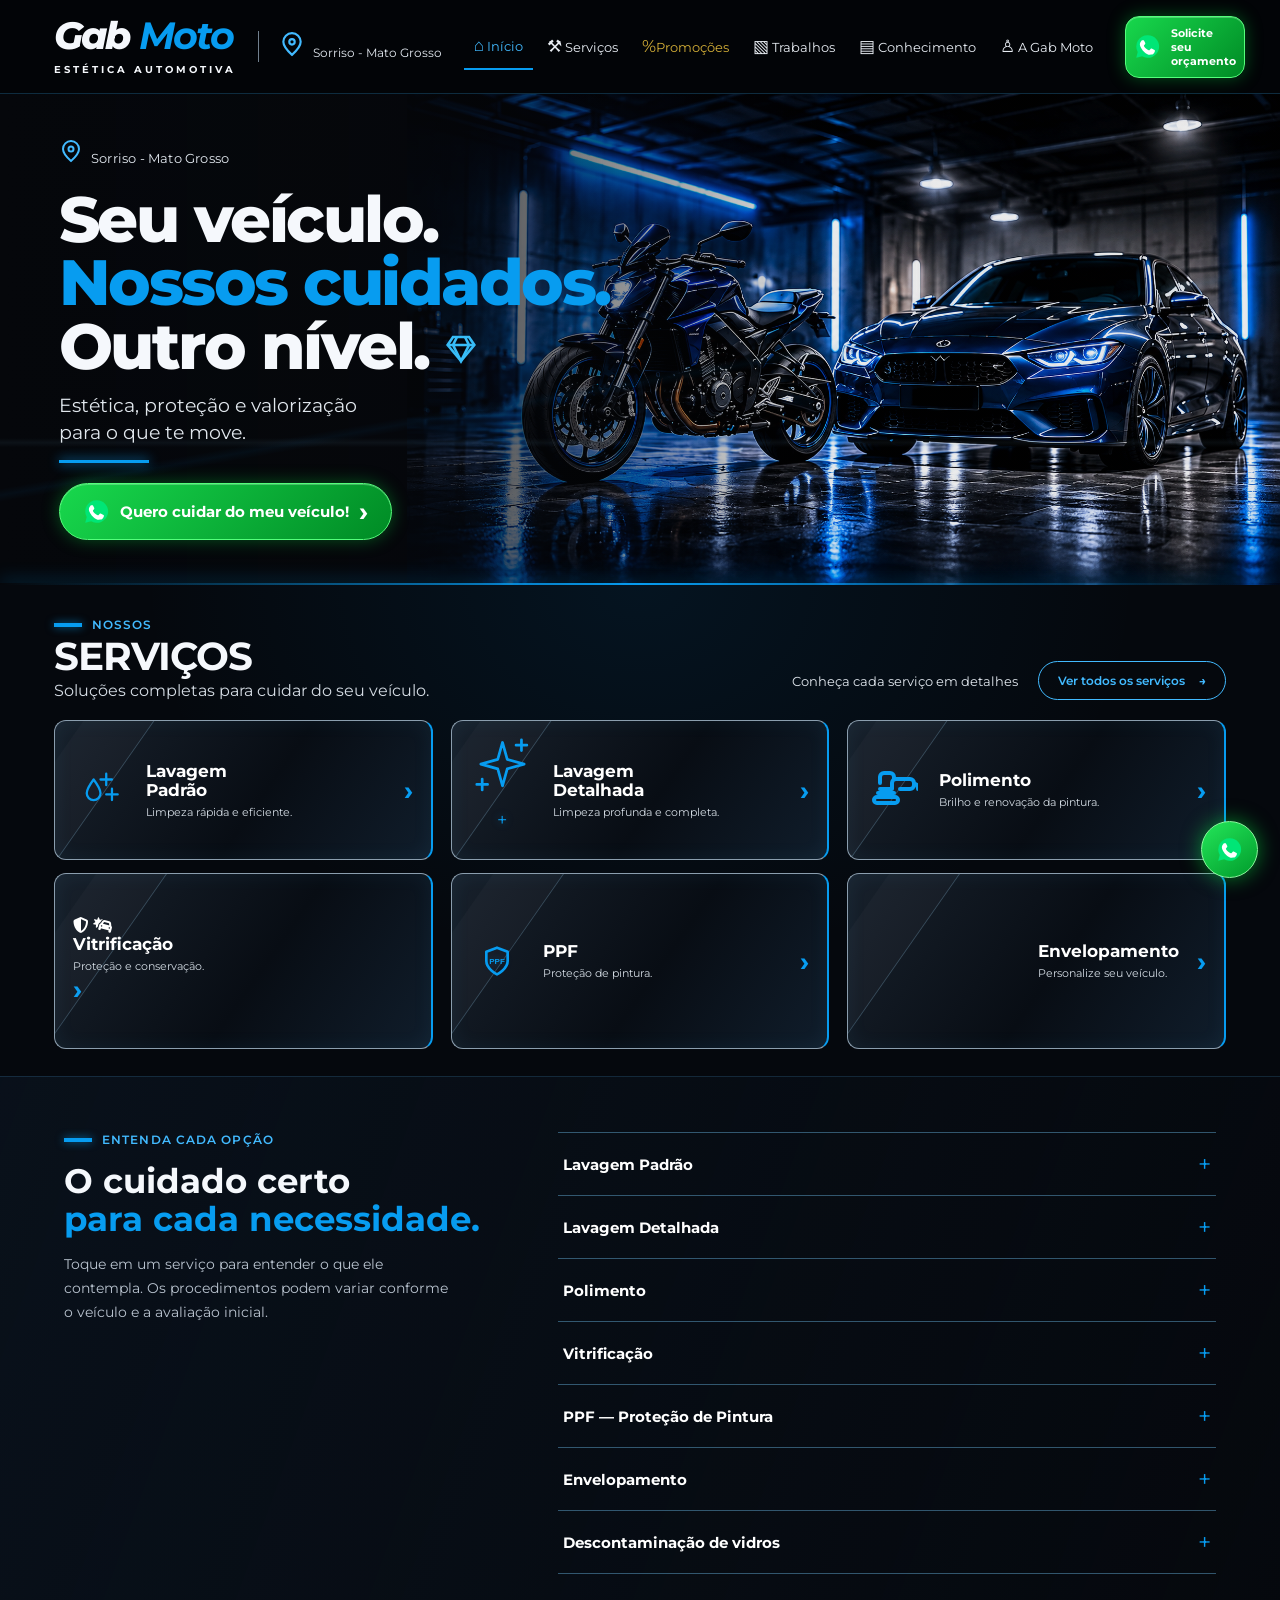
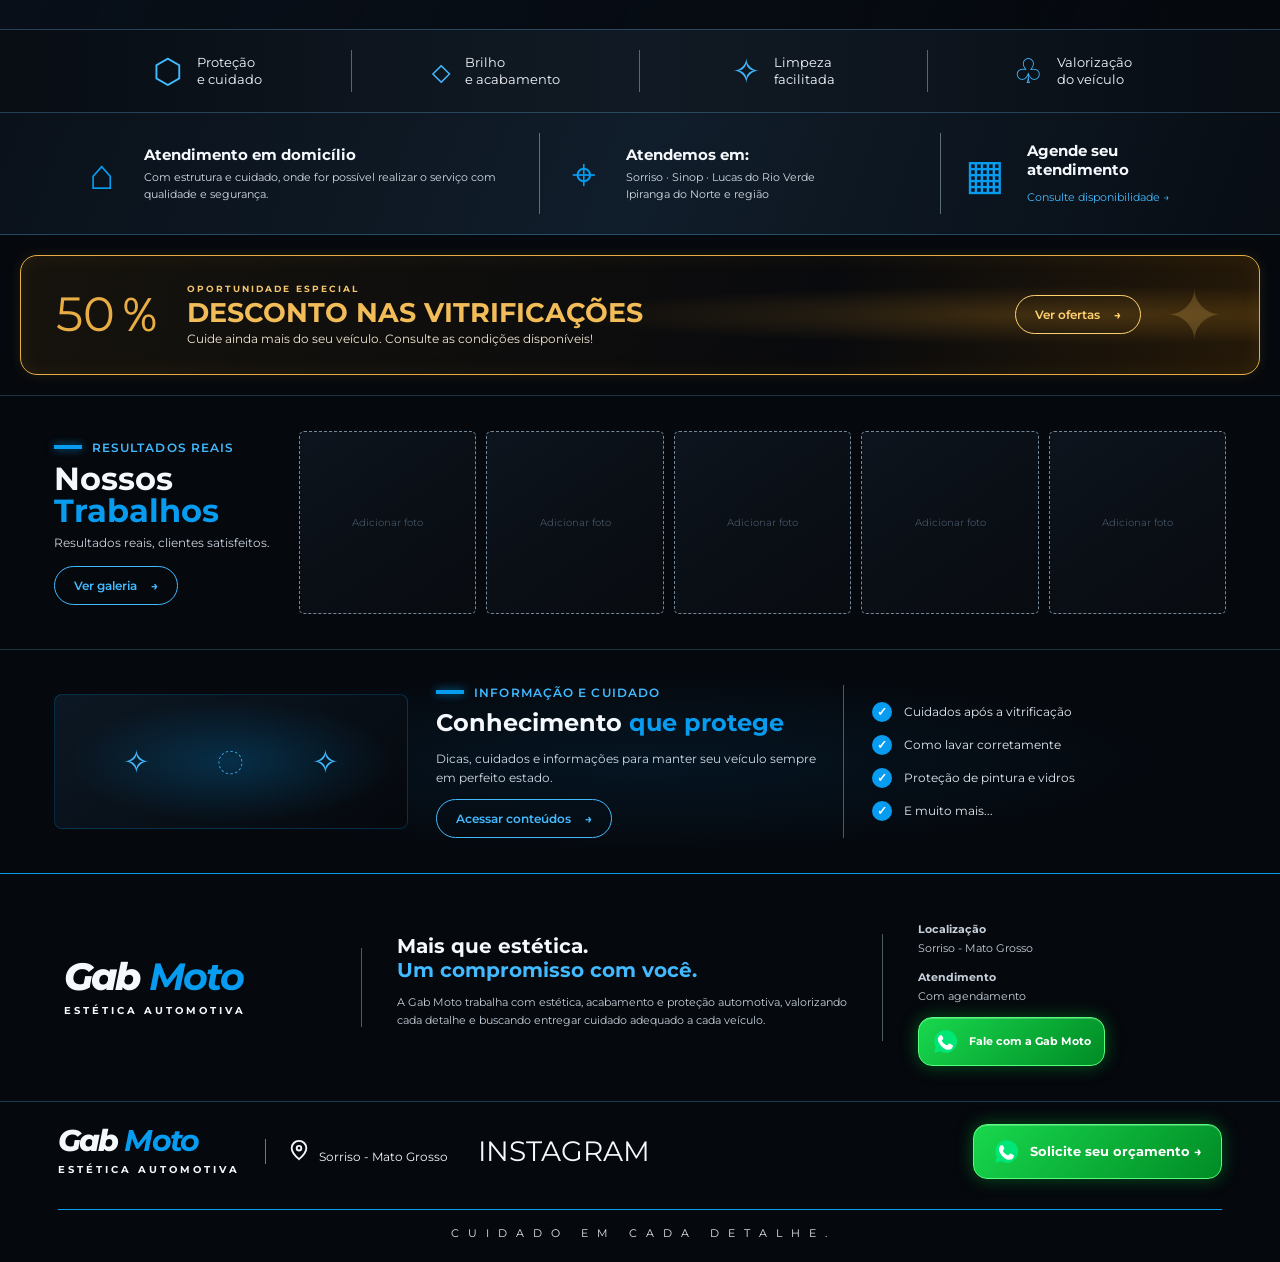
==== index.html @ 064a41ad "Fix SVG attributes and structure in index.html" ====
<!DOCTYPE html>
<html lang="pt-BR">
<head>
  <meta charset="UTF-8">
  <meta name="viewport" content="width=device-width, initial-scale=1.0">
  <meta name="theme-color" content="#05080d">
  <meta name="description" content="Gab Moto Estética Automotiva — estética, acabamento e proteção para carros, motos e outros veículos em Sorriso e região.">
  <title>Gab Moto | Estética Automotiva</title>
  <link rel="preconnect" href="https://fonts.googleapis.com">
  <link rel="preconnect" href="https://fonts.gstatic.com" crossorigin>
  <link href="https://fonts.googleapis.com/css2?family=Montserrat:wght@400;500;600;700;800&display=swap" rel="stylesheet">
  <link rel="stylesheet" href="estilo.css">
  <link rel="stylesheet" href="https://cdnjs.cloudflare.com/ajax/libs/font-awesome/6.7.2/css/all.min.css">
</head>
<body>
  <header class="site-header" id="inicio">
    <a class="brand" href="#inicio" aria-label="Gab Moto, início">
      <span class="brand-name">Gab <strong>Moto</strong></span>
      <span class="brand-subtitle">ESTÉTICA AUTOMOTIVA</span>
    </a>

    <div class="header-location"><span class="pin-icon"><svg viewBox="0 0 24 24" width="26" height="26" fill="none" stroke="currentColor" stroke-width="2">
    <path d="M20 10c0 5-8 12-8 12S4 15 4 10a8 8 0 1 1 16 0Z"/>
    <circle cx="12" cy="10" r="2.5"/>
  </svg></span> Sorriso - Mato Grosso</div>

    <button class="menu-toggle" id="menuToggle" aria-label="Abrir menu" aria-expanded="false">
      <span></span><span></span><span></span>
    </button>

    <nav class="main-nav" id="mainNav">
      <a class="nav-link active" href="#inicio">⌂ <span>Início</span></a>
      <a class="nav-link" href="#servicos">⚒ <span>Serviços</span></a>
      <a class="nav-link promo-nav-link" href="#promocoes"><span>%<span><span>Promoções</span></a>
      <a class="nav-link" href="#trabalhos">▧ <span>Trabalhos</span></a>
      <a class="nav-link" href="#conhecimento">▤ <span>Conhecimento</span></a>
      <a class="nav-link" href="#gab-moto">♙ <span>A Gab Moto</span></a>
    </nav>

    <a class="whatsapp-button header-whatsapp" href="https://wa.me/5566996008227" target="_blank" rel="noopener">
      <span class="wa-icon">
       <svg viewBox="0 0 24 24" width="27" height="27" xmlns="http://www.w3.org/2000/svg">
  <path fill="#00E676" d="M12 2a10 10 0 0 0-8.7 14.93L2 22l5.25-1.38A10 10 0 1 0 12 2z"/>
  <path fill="#fff" d="M9.1 7.2c-.3-.7-.6-.7-.9-.7h-.7c-.3 0-.7.1-1 .5-.4.4-1.3 1.3-1.3 3.1s1.3 3.6 1.5 3.8c.2.3 2.5 4 6.2 5.4 3 .1 3.7-.2 4.4-.8.7-.6 1.1-1.4 1.2-2 .1-.6.1-1.1 0-1.2-.1-.2-.3-.3-.7-.5l-2.1-1c-.4-.1-.6-.2-.8.2l-1 1.2c-.2.2-.4.3-.8.1a8.5 8.5 0 0 1-2.5-1.5 9.3 9.3 0 0 1-1.7-2.1c-.2-.4 0-.6.1-.8l.6-.7c.2-.2.3-.4.4-.6.1-.2 0-.5 0-.7z"/>
</svg>
      </span><span>Solicite seu<br> orçamento</span>
    </a>
  </header>

  <main>
    <section class="hero section-shell">
      <div class="hero-lights" aria-hidden="true"><i></i><i></i><i></i><i></i><i></i></div>
      <div class="hero-copy">
        <div class="eyebrow"><span class="location-mark"> <svg viewBox="0 0 24 24" width="24" height="24" fill="none" stroke="currentColor" stroke-width="2">
    <path d="M20 10c0 5-8 12-8 12S4 15 4 10a8 8 0 1 1 16 0Z"/>
    <circle cx="12" cy="10" r="2.5"/>
  </svg></span> Sorriso - Mato Grosso</div>
        <h1>Seu veículo.<br><span>Nossos cuidados.</span><br>Outro nível. <b class="diamond"><svg viewBox="0 0 24 24" width="32" height="32" fill="none" stroke="#38BDF8" stroke-width="2">
    <path d="M6 3h12l4 6-10 12L2 9l4-6Z"/>
    <path d="M2 9h20M9 3l-3 6 6 12 6-12-3-6"/>
  </svg></b></h1>
        <p>Estética, proteção e valorização<br class="desktop-break"> para o que te move.</p>
        <div class="short-rule"></div>
        <a class="whatsapp-button hero-button" href="https://wa.me/5566996008227" target="_blank" rel="noopener">
          <svg viewBox="0 0 24 24" width="27" height="27" xmlns="http://www.w3.org/2000/svg">
  <path fill="#00E676" d="M12 2a10 10 0 0 0-8.7 14.93L2 22l5.25-1.38A10 10 0 1 0 12 2z"/>
  <path fill="#fff" d="M9.1 7.2c-.3-.7-.6-.7-.9-.7h-.7c-.3 0-.7.1-1 .5-.4.4-1.3 1.3-1.3 3.1s1.3 3.6 1.5 3.8c.2.3 2.5 4 6.2 5.4 3 .1 3.7-.2 4.4-.8.7-.6 1.1-1.4 1.2-2 .1-.6.1-1.1 0-1.2-.1-.2-.3-.3-.7-.5l-2.1-1c-.4-.1-.6-.2-.8.2l-1 1.2c-.2.2-.4.3-.8.1a8.5 8.5 0 0 1-2.5-1.5 9.3 9.3 0 0 1-1.7-2.1c-.2-.4 0-.6.1-.8l.6-.7c.2-.2.3-.4.4-.6.1-.2 0-.5 0-.7z"/>
</svg> Quero cuidar do meu veículo! <span class="arrow">›</span>
        </a>
      </div>
    </section>

    <section class="services section-shell" id="servicos">
      <div class="section-heading services-heading">
        <div>
          <div class="section-kicker"><span></span> NOSSOS</div>
          <h2>SERVIÇOS</h2>
          <p>Soluções completas para cuidar do seu veículo.</p>
        </div>
        <div class="services-heading-right">
          <span>Conheça cada serviço em detalhes</span>
          <a class="outline-button blue-outline" href="#detalhes-servicos">Ver todos os serviços <b>→</b></a>
        </div>
      </div>

      <div class="service-grid">
        <button class="service-card" data-service="lavagem-padrao"><span class="service-icon"><svg class="service-icon" viewBox="0 0 48 48" fill="none" xmlns="http://www.w3.org/2000/svg">
  <path d="M12 29C12 25 18 17 18 17C18 17 24 25 24 29C24 32.3 21.3 35 18 35C14.7 35 12 32.3 12 29Z" stroke="currentColor" stroke-width="2" stroke-linejoin="round"/>
  <path d="M29 12V22M24 17H34" stroke="currentColor" stroke-width="2" stroke-linecap="round"/>
  <path d="M29 30H39M34 25V35" stroke="currentColor" stroke-width="2" stroke-linecap="round"/>
</svg></span><span class="service-text"><strong>Lavagem<br>Padrão</strong><small>Limpeza rápida e eficiente.</small></span><b class="card-arrow">›</b></button>
        <button class="service-card" data-service="lavagem-detalhada"><span class="service-icon"><svg class="service-icon" viewBox="0 0 48 48" fill="none" xmlns="http://www.w3.org/2000/svg">
  <path d="M24 7L27.5 19.5L40 23L27.5 26.5L24 39L20.5 26.5L8 23L20.5 19.5L24 7Z" stroke="currentColor" stroke-width="2" stroke-linejoin="round"/>
  <path d="M38 5V13M34 9H42M9 34V42M5 38H13" stroke="currentColor" stroke-width="2" stroke-linecap="round"/>
</svg><sup>+</sup></span><span class="service-text"><strong>Lavagem<br>Detalhada</strong><small>Limpeza profunda e completa.</small></span><b class="card-arrow">›</b></button>
        <button class="service-card" data-service="polimento"><span class="service-icon"><svg xmlns="http://w3.org" width="48" height="48" viewBox="0 0 24 24" fill="none" stroke="currentColor" stroke-width="2" stroke-linecap="round" stroke-linejoin="round" class="icon-politriz">
  <!-- Disco e Boina de Polimento -->
  <rect x="2" y="17" width="12" height="3" rx="1.5" />
  <line x1="4" y1="15" x2="12" y2="15" />
  <line x1="8" y1="13" x2="8" y2="15" />
  
  <!-- Cabeçote da Máquina -->
  <path d="M5 13h6v-3a2 2 0 0 1 2-2h7a2 2 0 0 1 2 2v1a2 2 0 0 1-2 2h-5" />
  
  <!-- Alça Superior (Empunhadura D) --> 
  <path d="M5 10V7a2 2 0 0 1 2-2h3a2 2 0 0 1 2 2v1" />
  
  <!-- Cabo de Energia -->
  <path d="M22 10.5c1.5 0 2 1 2 2.5" />
</svg></span><span class="service-text"><strong>Polimento</strong><small>Brilho e renovação da pintura.</small></span><b class="card-arrow">›</b></button>
        <button class="service-card" data-service="vitrificacao"><link rel="stylesheet" href="https://cloudflare.com"> 
  <patch fill="none" width="48" height="48" viewBox="24 24" stroke="currentColor" stroke-width="2" stroke-linecap="round" stroke-linejoin="round" class="icon-politriz"/>

<!-- Opção B: Escudo de proteção -->
<i class="fa-solid fa-shield-halved"></i>

<!-- Opção C: Carro com brilho/destaque -->
<i class="fa-solid fa-car-burst"></i></span><span class="service-text"><strong>Vitrificação</strong><small>Proteção e conservação.</small></span><b class="card-arrow">›</b></button>
        <button class="service-card" data-service="ppf"><span class="service-icon"><svg xmlns="http://w3.org" width="32" height="32" viewBox="0 0 24 24" fill="none" stroke ="currentColor" stroke-width="2" stroke-linecap="round" stroke-linejoin="round">
  <!-- Escudo de proteção -->
  <path d="M12 22s8-4 8-10V5l-8-3-8 3v7c0 6 8 10 8 10z"/>
  <!-- Texto PPF interno -->
  <text x="12" y="14" font-family="Arial, sans-serif" font-size="6" font-weight="bold" text-anchor="middle" fill="currentColor" stroke="none">PPF</text>
</svg></span><span class="service-text"><strong>PPF</strong><small>Proteção de pintura.</small></span><b class="card-arrow">›</b></button>
        <button class="service-card" data-service="envelopamento"><svg xmlns="http://w3.org" fill="none">
  <patch width="40" height="40" viewBox="48 48" stroke="currentColor" stroke-width="2" stroke-linecap="round" stroke-linejoin="round"/>
  <!-- Carro -->
  <path d="M19 17h2c.6 0 1-.4 1-1v-3c0-.9-.7-1.7-1.5-1.9C18.7 10.6 16 10 16 10s-1.3-1.4-2.2-2.3c-.5-.4-1.1-.7-1.8-.7H5c-.6 0-1.1.4-1.4.9l-1.4 2.9A3.7 3.7 0 0 0 2 12v4c0 .6.4 1 1 1h2"/>
  <circle cx="7" cy="17" r="2"/>
  <path d="M9 17h6"/>
  <circle cx="17" cy="17" r="2"/>
  <!-- Película / Adesivo descolando -->
  <path d="M14 4c3 0 5 2 5 5"/>
  <path d="M16 2c3.5 0 6 2.5 6 6"/>
</svg></svg></span><span class="service-text"><strong>Envelopamento</strong><small>Personalize seu veículo.</small></span><b class="card-arrow">›</b></button>
      </div>
    </section>

    <section class="service-details section-shell" id="detalhes-servicos">
      <div class="details-intro">
        <div class="section-kicker"><span></span> ENTENDA CADA OPÇÃO</div>
        <h2>O cuidado certo<br><span>para cada necessidade.</span></h2>
        <p>Toque em um serviço para entender o que ele contempla. Os procedimentos podem variar conforme o veículo e a avaliação inicial.</p>
      </div>
      <div class="details-list" id="detailsList">
        <article class="detail-item">
          <button class="detail-toggle" aria-expanded="false"><span>Lavagem Padrão</span><b>+</b></button>
          <div class="detail-content"><p>Limpeza de rotina para retirar a sujeira do dia a dia e manter o veículo apresentável. Ideal para quem utiliza o veículo com frequência, vai sair para um passeio ou deseja apenas remover a sujeira acumulada.</p></div>
        </article>
        <article class="detail-item">
          <button class="detail-toggle" aria-expanded="false"><span>Lavagem Detalhada</span><b>+</b></button>
          <div class="detail-content"><p>Limpeza mais minuciosa, com atenção a cantos, frestas e áreas de difícil acesso. Busca remover sujeiras aderidas e encardidos, respeitando os materiais e acabamentos do veículo. Em motos, o procedimento pode incluir desmontagem de componentes específicos quando necessário e previamente combinado.</p></div>
        </article>
        <article class="detail-item">
          <button class="detail-toggle" aria-expanded="false"><span>Polimento</span><b>+</b></button>
          <div class="detail-content"><p>Processo técnico de correção e refinamento da pintura, indicado para reduzir marcas, riscos superficiais e opacidade, conforme a condição e a espessura do verniz. O resultado depende da avaliação da superfície.</p></div>
        </article>
        <article class="detail-item">
          <button class="detail-toggle" aria-expanded="false"><span>Vitrificação</span><b>+</b></button>
          <div class="detail-content"><p>Aplicação de proteção específica sobre a superfície preparada. Ajuda a preservar o acabamento, intensificar o brilho, reduzir a aderência de contaminantes e facilitar as lavagens. Não impede toda sujeira nem dispensa manutenção: a durabilidade depende do produto, do uso e dos cuidados periódicos.</p></div>
        </article>
        <article class="detail-item">
          <button class="detail-toggle" aria-expanded="false"><span>PPF — Proteção de Pintura</span><b>+</b></button>
          <div class="detail-content"><p>Película de proteção aplicada em áreas selecionadas, como capô e outras regiões expostas. Ajuda a proteger contra impactos leves do uso diário, como pequenas pedras e abrasões. A cobertura depende da peça e do projeto contratado.</p></div>
        </article>
        <article class="detail-item">
          <button class="detail-toggle" aria-expanded="false"><span>Envelopamento</span><b>+</b></button>
          <div class="detail-content"><p>Aplicação de película para personalização visual de partes ou de todo o veículo. As opções de acabamento, cores, materiais e viabilidade são definidas após avaliação.</p></div>
        </article>
        <article class="detail-item">
          <button class="detail-toggle" aria-expanded="false"><span>Descontaminação de vidros</span><b>+</b></button>
          <div class="detail-content"><p>Tratamento para remover resíduos aderidos ao vidro que não saem na limpeza comum. A necessidade é avaliada conforme manchas, contaminação e condição da superfície.</p></div>
        </article>
      </div>
    </section>

    <section class="benefits-strip section-shell">
      <div class="benefit"><span>⬡</span><p>Proteção<br>e cuidado</p></div>
      <div class="benefit"><span>◇</span><p>Brilho<br>e acabamento</p></div>
      <div class="benefit"><span>✧</span><p>Limpeza<br>facilitada</p></div>
      <div class="benefit"><span>♧</span><p>Valorização<br>do veículo</p></div>
    </section>

    <section class="at-home section-shell">
      <div class="home-block"><span class="big-line-icon">⌂</span><div><h3>Atendimento em domicílio</h3><p>Com estrutura e cuidado, onde for possível realizar o serviço com qualidade e segurança.</p></div></div>
      <div class="home-block"><span class="big-line-icon">⌖</span><div><h3>Atendemos em:</h3><p>Sorriso · Sinop · Lucas do Rio Verde<br>Ipiranga do Norte e região</p></div></div>
      <div class="home-block"><span class="big-line-icon">▦</span><div><h3>Agende seu<br>atendimento</h3><a href="https://wa.me/5566996008227" target="_blank" rel="noopener">Consulte disponibilidade →</a></div></div>
    </section> 
    
    <section class="promotion section-shell" id="promocoes">
      <div class="promo-icon">50％</div>
      <div class="promo-copy">
        <div class="promo-label">OPORTUNIDADE ESPECIAL</div>
        <h2 id="promoTitle">DESCONTO NAS VITRIFICAÇÕES</h2>
        <p id="promoDescription">Cuide ainda mais do seu veículo. Consulte as condições disponíveis!</p>
      </div>
      <a class="outline-button gold-outline" id="promoButton" href="https://wa.me/5566996008227?text=Olá!%20Quero%20saber%20sobre%20as%20promoções%20da%20Gab%20Moto." target="_blank" rel="noopener">Ver ofertas <b>→</b></a>
      <div class="promo-decoration" aria-hidden="true">✦</div>
    </section>

    <section class="works section-shell" id="trabalhos">
      <div class="works-copy">
        <div class="section-kicker"><span></span> RESULTADOS REAIS</div>
        <h2>Nossos<br><span>Trabalhos</span></h2>
        <p>Resultados reais, clientes satisfeitos.</p>
        <a class="outline-button blue-outline" href="https://wa.me/5566996008227?text=Olá!%20Gostaria%20de%20ver%20mais%20trabalhos%20da%20Gab%20Moto." target="_blank" rel="noopener">Ver galeria <b>→</b></a>
      </div>
      <div class="work-gallery" aria-label="Espaços reservados para fotos dos trabalhos">
        <div class="photo-slot"><span>Adicionar foto</span></div>
        <div class="photo-slot"><span>Adicionar foto</span></div>
        <div class="photo-slot"><span>Adicionar foto</span></div>
        <div class="photo-slot"><span>Adicionar foto</span></div>
        <div class="photo-slot"><span>Adicionar foto</span></div>
      </div>
    </section>

    <section class="knowledge section-shell" id="conhecimento">
      <div class="knowledge-art" aria-hidden="true"><span>✧</span><span>◌</span><span>✧</span></div>
      <div class="knowledge-copy">
        <div class="section-kicker"><span></span> INFORMAÇÃO E CUIDADO</div>
        <h2>Conhecimento <span>que protege</span></h2>
        <p>Dicas, cuidados e informações para manter seu veículo sempre em perfeito estado.</p>
        <a class="outline-button blue-outline" href="#conteudos">Acessar conteúdos <b>→</b></a>
      </div>
      <div class="knowledge-topics" id="conteudos">
        <article><b>✓</b><span>Cuidados após a vitrificação</span></article>
        <article><b>✓</b><span>Como lavar corretamente</span></article>
        <article><b>✓</b><span>Proteção de pintura e vidros</span></article>
        <article><b>✓</b><span>E muito mais...</span></article>
      </div>
    </section>

    <section class="about section-shell" id="gab-moto">
      <div class="about-brand">
        <span class="brand-name">Gab <strong>Moto</strong></span>
        <span class="brand-subtitle">ESTÉTICA AUTOMOTIVA</span>
      </div>
      <div class="about-text">
        <h2>Mais que estética.<br><span>Um compromisso com você.</span></h2>
        <p>A Gab Moto trabalha com estética, acabamento e proteção automotiva, valorizando cada detalhe e buscando entregar cuidado adequado a cada veículo.</p>
      </div>
      <div class="about-contact">
        <p><b>Localização</b><br>Sorriso - Mato Grosso</p>
        <p><b>Atendimento</b><br>Com agendamento</p>
        <a class="whatsapp-button" href="https://wa.me/5566996008227" target="_blank" rel="noopener"><svg viewBox="0 0 24 24" width="27" height="27" xmlns="http://www.w3.org/2000/svg">
  <path fill="#00E676" d="M12 2a10 10 0 0 0-8.7 14.93L2 22l5.25-1.38A10 10 0 1 0 12 2z"/>
  <path fill="#fff" d="M9.1 7.2c-.3-.7-.6-.7-.9-.7h-.7c-.3 0-.7.1-1 .5-.4.4-1.3 1.3-1.3 3.1s1.3 3.6 1.5 3.8c.2.3 2.5 4 6.2 5.4 3 .1 3.7-.2 4.4-.8.7-.6 1.1-1.4 1.2-2 .1-.6.1-1.1 0-1.2-.1-.2-.3-.3-.7-.5l-2.1-1c-.4-.1-.6-.2-.8.2l-1 1.2c-.2.2-.4.3-.8.1a8.5 8.5 0 0 1-2.5-1.5 9.3 9.3 0 0 1-1.7-2.1c-.2-.4 0-.6.1-.8l.6-.7c.2-.2.3-.4.4-.6.1-.2 0-.5 0-.7z"/>
</svg> Fale com a Gab Moto</a>
      </div>
    </section>
  </main>

  <footer class="site-footer section-shell">
    <div class="footer-brand">
      <span class="brand-name">Gab <strong>Moto</strong></span>
      <span class="brand-subtitle">ESTÉTICA AUTOMOTIVA</span>
    </div>
    <div class="footer-location"><svg viewBox="0 0 24 24" width="22" height="22" fill="none" stroke="currentColor" stroke-width="2">
    <path d="M20 10c0 5-8 12-8 12S4 15 4 10a8 8 0 1 1 16 0Z"/>
    <circle cx="12" cy="10" r="2.5"/>
  </svg> &nbsp; Sorriso - Mato Grosso</div>
    <div class="social-links">
      <a href="https://www.instagram.com/gab_moto_estetica/" target="_blank" rel="noopener" aria-label="Instagram"> INSTAGRAM </a>
    </div>
    <a class="whatsapp-button footer-whatsapp" href="https://wa.me/5566996008227" target="_blank" rel="noopener"><svg viewBox="0 0 24 24" width="27" height="27" xmlns="http://www.w3.org/2000/svg">
  <path fill="#00E676" d="M12 2a10 10 0 0 0-8.7 14.93L2 22l5.25-1.38A10 10 0 1 0 12 2z"/>
  <path fill="#fff" d="M9.1 7.2c-.3-.7-.6-.7-.9-.7h-.7c-.3 0-.7.1-1 .5-.4.4-1.3 1.3-1.3 3.1s1.3 3.6 1.5 3.8c.2.3 2.5 4 6.2 5.4 3 .1 3.7-.2 4.4-.8.7-.6 1.1-1.4 1.2-2 .1-.6.1-1.1 0-1.2-.1-.2-.3-.3-.7-.5l-2.1-1c-.4-.1-.6-.2-.8.2l-1 1.2c-.2.2-.4.3-.8.1a8.5 8.5 0 0 1-2.5-1.5 9.3 9.3 0 0 1-1.7-2.1c-.2-.4 0-.6.1-.8l.6-.7c.2-.2.3-.4.4-.6.1-.2 0-.5 0-.7z"/>
</svg> Solicite seu orçamento →</a>
    <div class="footer-slogan">C U I D A D O &nbsp; E M &nbsp; C A D A &nbsp; D E T A L H E .</div>
  </footer>

  <a class="floating-whatsapp" href="https://wa.me/5566996008227" target="_blank" rel="noopener" aria-label="Conversar pelo WhatsApp">
  </svg>
        <svg viewBox="0 0 24 24" width="27" height="27" xmlns="http://www.w3.org/2000/svg">
  <path fill="#00E676" d="M12 2a10 10 0 0 0-8.7 14.93L2 22l5.25-1.38A10 10 0 1 0 12 2z"/>
  <path fill="#fff" d="M9.1 7.2c-.3-.7-.6-.7-.9-.7h-.7c-.3 0-.7.1-1 .5-.4.4-1.3 1.3-1.3 3.1s1.3 3.6 1.5 3.8c.2.3 2.5 4 6.2 5.4 3 .1 3.7-.2 4.4-.8.7-.6 1.1-1.4 1.2-2 .1-.6.1-1.1 0-1.2-.1-.2-.3-.3-.7-.5l-2.1-1c-.4-.1-.6-.2-.8.2l-1 1.2c-.2.2-.4.3-.8.1a8.5 8.5 0 0 1-2.5-1.5 9.3 9.3 0 0 1-1.7-2.1c-.2-.4 0-.6.1-.8l.6-.7c.2-.2.3-.4.4-.6.1-.2 0-.5 0-.7z"/>
</svg>
  </a>

  <div class="service-modal" id="serviceModal" aria-hidden="true">
    <div class="modal-backdrop" data-close-modal></div>
    <div class="modal-panel" role="dialog" aria-modal="true" aria-labelledby="modalTitle">
      <button class="modal-close" type="button" aria-label="Fechar" data-close-modal>X</button>
      <div class="section-kicker"><span></span> GAB MOTO · SERVIÇOS</div>
      <h2 id="modalTitle">Serviço</h2>
      <p id="modalDescription"></p>
      <a class="whatsapp-button" href="https://wa.me/5566996008227" target="_blank" rel="noopener">Peça seu orçamento! →<span></a>
    </div>

  <script src="script.js"></script>
</body>
</html>
---- estilo.css ----
/* GAB MOTO — identidade visual: preto, azul, cinza, branco; dourado nas promoções; verde no WhatsApp */
:root {
  --bg: #05080d;
  --panel: #0b111a;
  --panel-2: #101923;
  --blue: #079cf0;
  --blue-soft: #42baff;
  --white: #f5f8fc;
  --muted: #b9c3cf;
  --line: rgba(111, 190, 238, .42);
  --gold: #e8ad45;
  --green: #10c947;
  --font: "Montserrat", Arial, sans-serif;
}
* { box-sizing: border-box; }
html { scroll-behavior: smooth; scroll-padding-top: 95px; }
body { margin: 0; background: var(--bg); color: var(--white); font-family: var(--font); }
a { color: inherit; text-decoration: none; }
button { font: inherit; }
.section-shell { width: min(1440px, 100%); margin: 0 auto; }
.site-header {
  min-height: 94px; padding: 15px 4.2%; display: flex; align-items: center; gap: 22px;
  background: rgba(3, 5, 8, .97); border-bottom: 1px solid rgba(49, 162, 231, .25);
  position: sticky; top: 0; z-index: 50;
}
.brand, .about-brand, .footer-brand { display: flex; flex-direction: column; min-width: max-content; }
.brand-name { font-size: clamp(25px, 3vw, 42px); font-weight: 800; font-style: italic; letter-spacing: -1.8px; line-height: 1; }
.brand-name strong { color: var(--blue); }
.brand-subtitle { font-size: 10px; letter-spacing: 3px; font-weight: 700; margin-top: 7px; }
.header-location { border-left: 1px solid #71808e; padding-left: 20px; color: #e2e8ef; font-size: 12px; white-space: nowrap; }
.pin-icon, .location-mark { color: var(--blue-soft); font-size: 20px; margin-right: 5px; }
.main-nav { display: flex; align-items: center; gap: 4px; margin-left: auto; }
.nav-link { padding: 12px 10px; border-bottom: 2px solid transparent; color: #e8edf3; font-size: 13px; white-space: nowrap; }
.nav-link:hover, .nav-link.active { color: var(--blue-soft); border-color: var(--blue); }
.nav-link:first-letter { font-size: 17px; }
.whatsapp-button {
  display: inline-flex; align-items: center; justify-content: center; gap: 10px; color: white;
  background: linear-gradient(135deg, #18d84d, #008b25); border: 1px solid #54ff7b;
  border-radius: 14px; padding: 13px 19px; font-size: 13px; font-weight: 700;
  box-shadow: 0 0 17px rgba(0, 224, 63, .35), inset 0 1px rgba(255,255,255,.25);
  transition: transform .2s, filter .2s;
}
.whatsapp-button:hover { transform: translateY(-2px); filter: brightness(1.12); }
.wa-symbol { font-size: 24px; line-height: 1; }
.header-whatsapp { padding: 9px 13px; min-width: 120px; font-size: 11px; }
.menu-toggle { display: none; }

.hero {
  min-height: 370px; position: relative; overflow: hidden; display: flex; align-items: center;
  padding: 45px 4.6%; isolation: isolate;
  background:
    linear-gradient(90deg, #05070b 0%, 
                    rgba(5, 7, 11, .85) 30%,
                    rgba(5, 7, 11, .08) 65%),
    url("Fundo_MotoCarro[1].png")
  right center / auto 100% no-repeat,
    #05070b;
}
.hero:before { content:""; position:absolute; inset:0; z-index:-1; opacity:.48; background: linear-gradient(170deg, transparent 55%, rgba(20, 126, 202, .13) 56%, transparent 57%), linear-gradient(180deg, transparent 70%, rgba(130, 188, 226, .13) 71%, transparent 72%); }
.hero:after { content:""; position:absolute; left:0; right:0; bottom:0; height:2px; background:linear-gradient(90deg, transparent, var(--blue), transparent); box-shadow:0 0 18px var(--blue); }
.hero-copy { position: relative; z-index: 2; }
.eyebrow { font-size: 13px; letter-spacing: .2px; margin-bottom: 20px; color: #e3e9f0; }
.hero h1 { font-size: clamp(39px, 5vw, 64px); line-height: .99; letter-spacing: -2.5px; margin: 0 0 15px; font-weight: 800; }
.hero h1 span, .works h2 span, .knowledge h2 span, .details-intro h2 span { color: var(--blue); }
.diamond { color: var(--blue-soft); font-size: .7em; vertical-align: 8%; }
.hero p { color: #e1e7ed; font-size: 19px; line-height: 1.4; margin: 0; }
.short-rule { width: 90px; height: 3px; background: var(--blue); margin: 14px 0 20px; box-shadow: 0 0 12px var(--blue); }
.hero-button { border-radius: 30px; padding: 14px 23px; font-size: 15px; }
.arrow { font-size: 27px; line-height: 15px; }
.hero-lights { position: absolute; right: 5%; top: 0; width: 56%; height: 100%; display:flex; justify-content:space-around; align-items:flex-start; opacity:.9; pointer-events:none; }
.hero-lights i { display:none; width:5px; height:65%; margin-top:4%; background:linear-gradient(#fff, #b9e8ff 60%, #058eea); box-shadow:0 0 9px #fff, 0 0 24px #058eea; }
.hero-lights i:nth-child(2), .hero-lights i:nth-child(4) { height:48%; margin-top:14%; }
.hero-lights i:nth-child(3) { height:74%; margin-top:8%; }

.services { padding: 32px 4.2% 27px; background: radial-gradient(ellipse at 50% 0%, rgba(0, 125, 205, .1), transparent 55%); }
.section-heading { display:flex; justify-content:space-between; align-items:flex-end; gap:20px; margin-bottom: 20px; }
.section-kicker { color: var(--blue-soft); font-size: 12px; font-weight: 600; letter-spacing: 1.1px; display:flex; align-items:center; gap:10px; }
.section-kicker span { display:inline-block; width:28px; height:4px; background:var(--blue); box-shadow:0 0 8px rgba(0,156,240,.7); }
.section-heading h2 { font-size: 39px; line-height:1; margin: 5px 0 5px; letter-spacing:-1px; }
.section-heading p { margin:0; color:#d5dce4; font-size:16px; }
.services-heading-right { display:flex; align-items:center; gap:20px; color:#e1e7ee; font-size:13px; }
.outline-button { display:inline-flex; align-items:center; justify-content:center; gap:14px; border:1px solid currentColor; border-radius:25px; padding:11px 19px; font-size:12px; font-weight:600; white-space:nowrap; transition:background .2s, transform .2s; }
.outline-button:hover { transform:translateY(-2px); background:rgba(255,255,255,.07); }
.blue-outline { color:var(--blue-soft); }
.gold-outline { color:#ffd16f; }
.service-grid { display:grid; grid-template-columns:repeat(3, 1fr); gap:13px 18px; }
.service-card { min-height:86px; display:flex; align-items:center; gap:18px; text-align:left; padding:12px 18px; color:white; border:1px solid #8b9eae; border-right:2px solid var(--blue); border-radius:12px; cursor:pointer; background:linear-gradient(125deg, #18212c, #080d14 55%, #101d2b); box-shadow:inset 0 0 20px rgba(75,166,220,.07); position:relative; overflow:hidden; }
.service-card:before { content:""; position:absolute; left:-20px; top:0; width:70px; height:100%; transform:skewX(-35deg); border-right:1px solid rgba(160,220,255,.25); background:rgba(255,255,255,.025); }
.service-card:hover { border-color:var(--blue-soft); box-shadow:0 0 15px rgba(0,156,240,.18); }
.service-icon { color:var(--blue); font-size:43px; min-width:55px; text-align:center; line-height:1; text-shadow:0 0 10px rgba(0,156,240,.4); z-index:1; }
.service-icon sup { font-size:18px; }
.service-text { display:flex; flex-direction:column; gap:5px; z-index:1; }
.service-text strong { font-size:17px; line-height:1.12; }
.service-text small { color:#d3dbe3; font-size:11px; }
.card-arrow { margin-left:auto; color:var(--blue); font-size:27px; z-index:1; }

.service-details { padding:55px 5%; display:grid; grid-template-columns:.8fr 1.2fr; gap:55px; border-top:1px solid rgba(80,174,230,.18); background:linear-gradient(110deg, rgba(10,20,32,.7), transparent); }
.details-intro h2 { font-size:34px; line-height:1.12; margin:15px 0; }
.details-intro p { color:var(--muted); line-height:1.7; font-size:14px; max-width:390px; }
.details-list { border-top:1px solid var(--line); }
.detail-item { border-bottom:1px solid var(--line); }
.detail-toggle { width:100%; background:transparent; border:0; color:white; display:flex; justify-content:space-between; align-items:center; padding:17px 5px; font-size:15px; font-weight:700; cursor:pointer; text-align:left; }
.detail-toggle b { color:var(--blue); font-size:23px; font-weight:400; }
.detail-content { display:grid; grid-template-rows:0fr; transition:grid-template-rows .25s; }
.detail-content p { overflow:hidden; margin:0; color:#c6d0db; font-size:13px; line-height:1.75; }
.detail-item.open .detail-content { grid-template-rows:1fr; }
.detail-item.open .detail-content p { padding:0 5px 18px; }
.detail-item.open .detail-toggle b { transform:rotate(45deg); }

.benefits-strip { display:grid; grid-template-columns:repeat(4,1fr); padding:20px 5%; border-top:1px solid rgba(99,183,235,.3); border-bottom:1px solid rgba(99,183,235,.3); background:linear-gradient(90deg,#080d14,#111a24,#080d14); }
.benefit { display:flex; align-items:center; justify-content:center; gap:14px; border-right:1px solid rgba(204,222,237,.4); }
.benefit:last-child { border:0; }
.benefit span { color:var(--blue-soft); font-size:34px; }
.benefit p { font-size:13px; line-height:1.35; margin:0; }

.at-home { display:grid; grid-template-columns:1.2fr 1fr .7fr; padding:20px 4.5%; border-bottom:1px solid rgba(77,174,233,.35); background:linear-gradient(110deg,#0a111a,#101d2a,#080d14); }
.home-block { display:flex; align-items:center; gap:18px; padding:8px 20px; border-right:1px solid rgba(192,214,231,.45); }
.home-block:last-child { border:0; }
.big-line-icon { color:var(--blue); font-size:42px; min-width:48px; text-align:center; }
.home-block h3 { font-size:15px; margin:0 0 5px; }
.home-block p, .home-block a { font-size:11px; color:#d2dbe4; line-height:1.5; margin:0; }
.home-block a { color:var(--blue-soft); display:inline-block; margin-top:5px; }

.promotion { margin:20px auto; width:calc(100% - 40px); min-height:105px; padding:16px 35px; display:flex; align-items:center; gap:24px; border:1px solid var(--gold); border-radius:17px; position:relative; overflow:hidden; background:radial-gradient(ellipse at 85% 50%, rgba(227,158,39,.22), transparent 35%), linear-gradient(100deg,#16130d,#090a0d 65%,#251908); box-shadow:0 0 14px rgba(232,173,69,.12), inset 0 0 20px rgba(232,173,69,.08); }
.promo-icon { color:var(--gold); font-size:48px; min-width:70px; text-align:center; }
.promo-label { font-size:9px; letter-spacing:2px; color:#f4c66e; font-weight:700; }
.promo-copy { flex:1; }
.promo-copy h2 { margin:2px 0; font-size:27px; color:#f2bd58; }
.promo-copy p { margin:0; color:#f2e7d3; font-size:12px; }
.promo-decoration { color:rgba(255,202,104,.2); font-size:70px; }
.promo-button { z-index:1; }

.works { padding:35px 4.2%; display:grid; grid-template-columns:220px 1fr; gap:25px; align-items:center; border-top:1px solid rgba(84,174,230,.25); border-bottom:1px solid rgba(84,174,230,.25); }
.works h2 { font-size:32px; line-height:1; margin:8px 0; }
.works-copy p { font-size:12px; color:#cbd4de; margin:8px 0 16px; }
.work-gallery { display:grid; grid-template-columns:repeat(5,1fr); gap:10px; min-width:0; }
.photo-slot { aspect-ratio:1 / 1.03; border:1px dashed #74889b; border-radius:5px; background:linear-gradient(145deg,#0d141d,#080b10); display:flex; justify-content:center; align-items:center; color:#617487; font-size:10px; }
.photo-slot span { opacity:.65; }

.knowledge { display:grid; grid-template-columns:1fr 1.15fr 1fr; align-items:center; gap:28px; padding:35px 4.2%; border-bottom:1px solid var(--blue); background:radial-gradient(ellipse at 50% 50%,rgba(0,130,210,.11),transparent 60%); }
.knowledge-art { height:135px; border-radius:8px; background:radial-gradient(ellipse at 50% 50%,rgba(0,156,240,.22),transparent 65%),linear-gradient(145deg,#0c1824,#05080d); border:1px solid rgba(0,156,240,.22); display:flex; align-items:center; justify-content:space-evenly; color:var(--blue-soft); font-size:32px; }
.knowledge-copy { border-right:1px solid rgba(177,207,229,.4); padding-right:25px; }
.knowledge h2 { font-size:24px; margin:8px 0; }
.knowledge-copy p { color:#d1dbe5; font-size:12px; line-height:1.6; }
.knowledge-topics { display:grid; gap:13px; }
.knowledge-topics article { display:flex; gap:12px; align-items:center; color:#e3eaf1; font-size:12px; }
.knowledge-topics b { display:grid; place-items:center; width:20px; height:20px; border-radius:50%; background:var(--blue); color:white; }

.about { display:grid; grid-template-columns:.8fr 1.3fr .8fr; gap:35px; align-items:center; padding:35px 5%; border-bottom:1px solid rgba(77,174,233,.3); }
.about-brand { border-right:1px solid rgba(192,214,231,.4); padding:10px 20px 10px 0; }
.about-text { border-right:1px solid rgba(192,214,231,.4); padding-right:25px; }
.about-text h2 { font-size:20px; margin:0 0 8px; }
.about-text h2 span { color:var(--blue-soft); }
.about-text p, .about-contact p { font-size:11px; line-height:1.7; color:#c6d0db; }
.about-contact .whatsapp-button { padding:10px 13px; font-size:11px; }

.site-footer { display:flex; align-items:center; gap:25px; padding:22px 4.5%; flex-wrap:wrap; }
.footer-brand .brand-name { font-size:30px; }
.footer-location { border-left:1px solid #6c7b89; padding-left:22px; font-size:12px; }
.social-links a { font-size:28px; padding:5px; }
.footer-whatsapp { margin-left:auto; }
.footer-slogan { width:100%; text-align:center; border-top:1px solid var(--blue); padding-top:16px; margin-top:5px; font-size:11px; letter-spacing:3px; color:#e1e9f1; }
.floating-whatsapp { position:fixed; right:22px; bottom:22px; z-index:40; width:57px; height:57px; display:grid; place-items:center; border-radius:50%; background:linear-gradient(145deg,#24e65a,#009b2b); color:white; font-size:29px; border:1px solid #8bff9f; box-shadow:0 0 20px rgba(0,225,63,.55); }

.service-modal { display:none; position:fixed; inset:0; z-index:100; align-items:center; justify-content:center; padding:20px; }
.service-modal.show { display:flex; }
.modal-backdrop { position:absolute; inset:0; background:rgba(0,0,0,.78); backdrop-filter:blur(5px); }
.modal-panel { position:relative; width:min(520px,100%); padding:35px; border:1px solid var(--blue); border-radius:17px; background:linear-gradient(145deg,#111d2a,#05080d); box-shadow:0 0 35px rgba(0,156,240,.2); }
.modal-panel h2 { font-size:27px; margin:15px 0; }
.modal-panel p { color:#cbd5df; line-height:1.75; font-size:14px; margin-bottom:25px; }
.modal-close { position: absolute;top: 10px;right: 12px;with: 36px;height: 36px;display: flex;align-items: center;justify-content: center;background: rgba(255,255,255,0.08);border: 1px solid rgba(255,255,255,0.15);border-radius: 50%;color: white;font-size: 25px;cursor: pointer;z-index: 5;
}

@media (max-width: 1050px) {
  .site-header { gap:12px; padding-inline:3%; }
  .header-location { padding-left:12px; font-size:11px; }
  .nav-link { padding:10px 6px; font-size:11px; }
  .header-whatsapp { min-width:auto; }
  .service-details { gap:30px; }
}
@media (max-width: 760px) {
  html { scroll-padding-top:75px; }
  .site-header { min-height:76px; padding:12px 5%; gap:10px; }
  .brand-name { font-size:27px; }
  .brand-subtitle { font-size:8px; letter-spacing:2.3px; margin-top:5px; }
  .header-location { display:none; }
  .menu-toggle { margin-left:auto; display:flex; width:42px; height:42px; flex-direction:column; justify-content:center; gap:6px; background:transparent; border:1px solid rgba(115,190,235,.4); border-radius:8px; padding:9px; }
  .menu-toggle span { height:2px; width:100%; background:#f4f8fc; }
  .main-nav { display:none; position:absolute; top:75px; left:0; right:0; padding:12px 5% 18px; background:#070b11; border-bottom:1px solid var(--line); flex-direction:column; align-items:stretch; }
  .main-nav.open { display:flex; }
  .nav-link { font-size:14px; padding:12px 8px; border-bottom:1px solid rgba(255,255,255,.08); }
  .header-whatsapp { display:none; }
  .hero { min-height:410px; padding:45px 5%; align-items:flex-start; }
  .hero-lights { width:65%; right:0; opacity:.48; }
  .hero h1 { font-size:clamp(38px,10vw,52px); letter-spacing:-1.8px; }
  .hero p { font-size:16px; }
  .desktop-break { display:none; }
  .hero-button { font-size:13px; padding:13px 16px; }
  .services { padding:28px 5%; }
  .section-heading { align-items:flex-start; flex-direction:column; }
  .section-heading h2 { font-size:34px; }
  .section-heading p { font-size:13px; }
  .services-heading-right { width:100%; justify-content:space-between; gap:8px; font-size:10px; }
  .outline-button { padding:10px 13px; font-size:10px; }
  .service-grid { grid-template-columns:1fr 1fr; gap:9px; }
  .service-card { min-height:91px; padding:10px 8px; gap:7px; }
  .service-icon { min-width:34px; font-size:31px; }
  .service-text strong { font-size:12px; }
  .service-text small { font-size:9px; line-height:1.3; }
  .card-arrow { font-size:20px; }
  .service-details { grid-template-columns:1fr; padding:38px 5%; gap:18px; }
  .details-intro h2 { font-size:29px; }
  .details-intro p { font-size:12px; }
  .detail-toggle { font-size:13px; }
  .detail-content p { font-size:12px; }
  .benefits-strip { padding:16px 3%; grid-template-columns:1fr 1fr; row-gap:15px; }
  .benefit { justify-content:flex-start; padding-left:10px; border-right:0; }
  .benefit span { font-size:27px; }
  .benefit p { font-size:10px; }
  .at-home { grid-template-columns:1fr; padding:12px 5%; }
  .home-block { border-right:0; border-bottom:1px solid rgba(192,214,231,.25); padding:13px 5px; }
  .home-block:last-child { border-bottom:0; }
  .big-line-icon { font-size:34px; min-width:40px; }
  .home-block h3 { font-size:13px; }
  .home-block p, .home-block a { font-size:10px; }
  .promotion { width:calc(100% - 24px); padding:15px 13px; gap:9px; min-height:95px; }
  .promo-icon { min-width:36px; font-size:33px; }
  .promo-copy h2 { font-size:17px; }
  .promo-copy p { font-size:9px; line-height:1.4; }
  .promo-label { font-size:7px; }
  .promo-decoration { display:none; }
  .promotion .outline-button { padding:9px 10px; font-size:9px; }
  .works { grid-template-columns:1fr; padding:28px 5%; gap:17px; }
  .works h2 { font-size:29px; }
  .work-gallery { grid-template-columns:repeat(2,1fr); gap:8px; }
  .photo-slot { aspect-ratio:1.25 / 1; }
  .photo-slot:last-child { display:none; }
  .knowledge { grid-template-columns:1fr; padding:28px 5%; gap:16px; }
  .knowledge-art { height:90px; }
  .knowledge-copy { border-right:0; padding-right:0; }
  .knowledge h2 { font-size:21px; }
  .knowledge-copy p { font-size:11px; }
  .knowledge-topics { grid-template-columns:1fr 1fr; gap:10px; }
  .knowledge-topics article { font-size:9px; gap:7px; }
  .knowledge-topics b { width:17px; height:17px; min-width:17px; font-size:10px; }
  .about { grid-template-columns:1fr; gap:12px; padding:27px 5%; }
  .about-brand, .about-text { border-right:0; border-bottom:1px solid rgba(192,214,231,.25); padding:0 0 15px; }
  .about-text h2 { font-size:18px; }
  .site-footer { gap:13px; padding:20px 5%; }
  .footer-brand .brand-name { font-size:25px; }
  .footer-brand .brand-subtitle { font-size:7px; }
  .footer-location { font-size:10px; padding-left:12px; }
  .social-links { margin-left:auto; }
  .footer-whatsapp { margin:0; width:100%; }
  .footer-slogan { font-size:9px; letter-spacing:2px; }
  .floating-whatsapp { width:51px; height:51px; right:14px; bottom:14px; }
  .modal-panel { padding:28px 22px; }
}
@media (max-width: 390px) {
  .services-heading-right { flex-direction:column; align-items:flex-start; }
  .service-card { gap:4px; }
  .service-text strong { font-size:11px; }
  .service-text small { font-size:8px; }
  .promo-copy h2 { font-size:15px; }
}
/* Botão Promoções em dourado */
 .nav-link.promo-nav-link,
 .nav-link.promo-nav-link:hover {
   color: #D4AF37 !important;
 }
 .nav-link.promo-nav-link.active{
   color: Var(--gold):
   border-color:var(--gold):
 }
/* ícone do WhatsApp */
.wa-icon {
  display: inline-flex;
  align-items: center;
  justify-content: center;
  color: #25D366;
  font-size: 23px;
  maargin-right: 8px;
}
@media (max-width: 760px) {
  .hero {
    background-size: cover;
    background-position: center bottom;
    background-repeat: no-repeat;
    background-color: #05070b;
.hero-button 
  display: inline-flex;
  width: auto;
  max-width: 100%;
  padding: 14px 18px;
  font-size: 14px;

.hero-button svg {
  width: 18px;
  height: 18px;
}
}
.wa-icon i {
  font-size: 23px
  color: #25D366;]
}
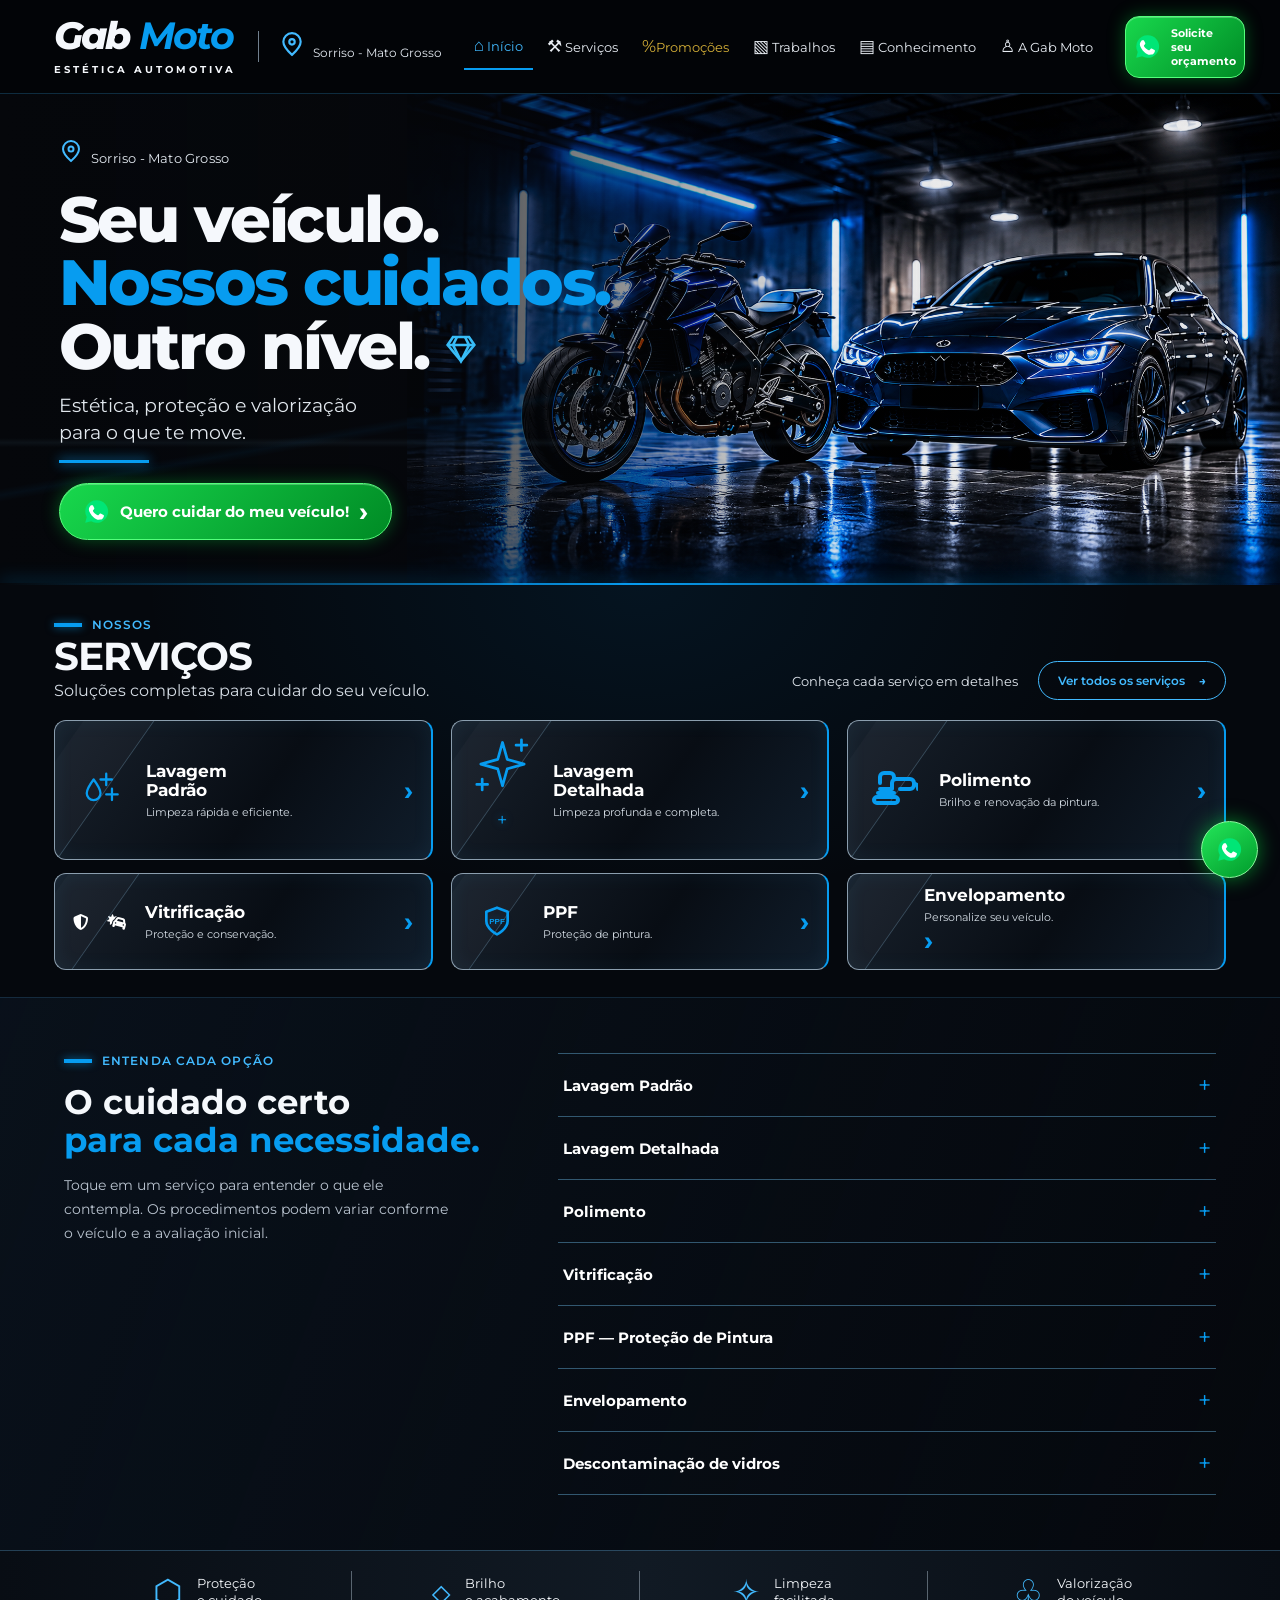
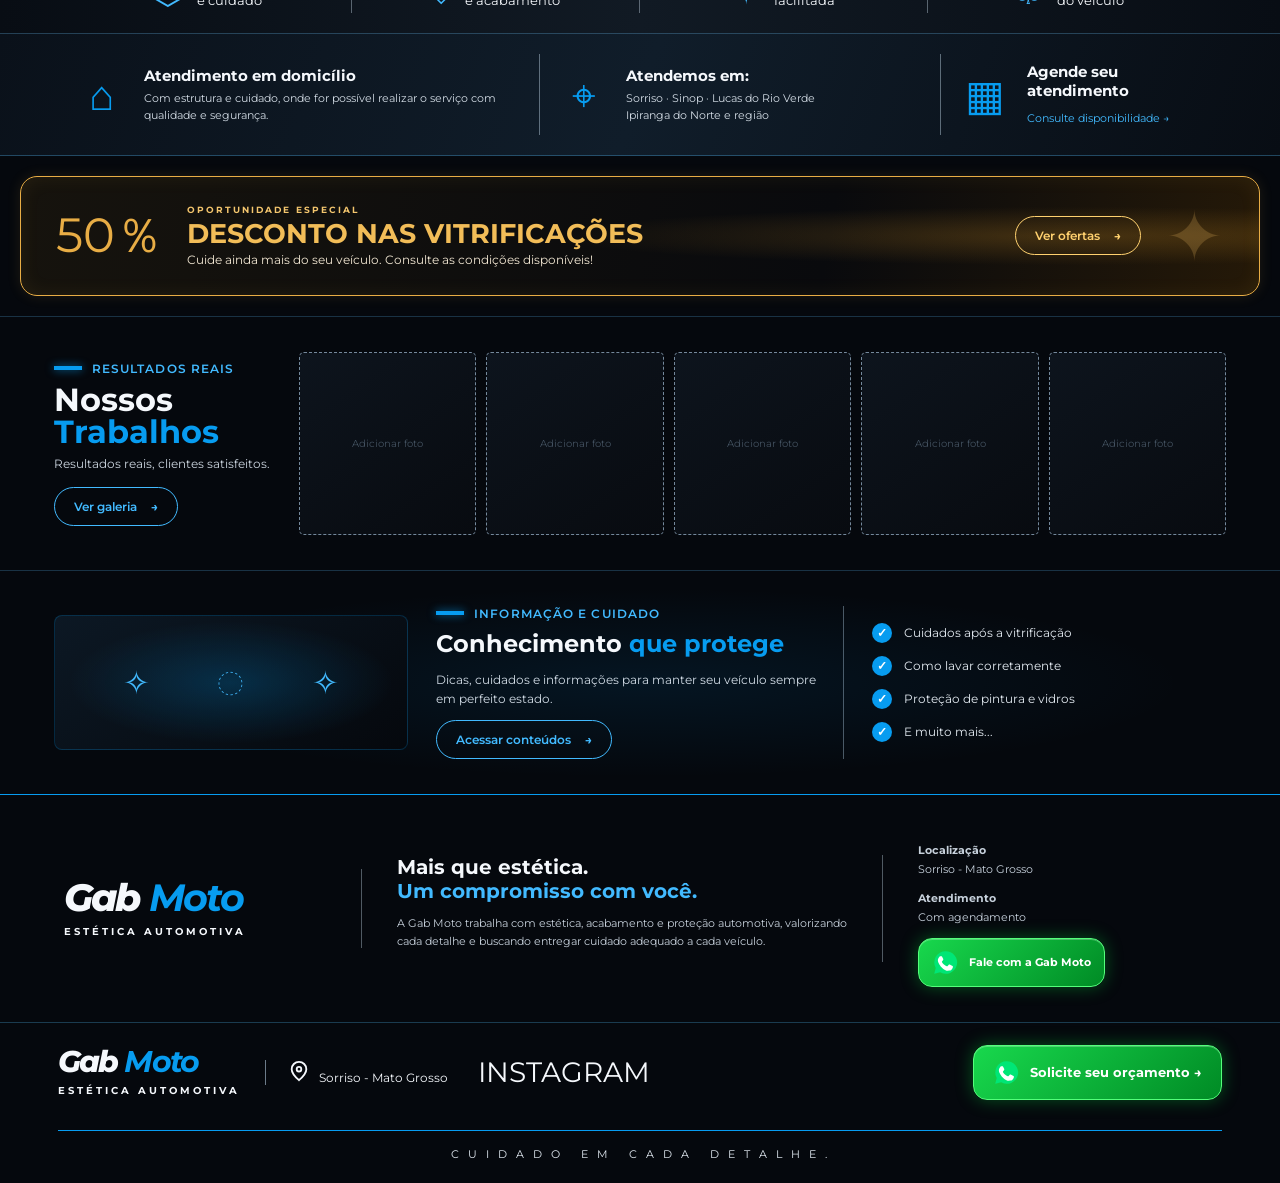
==== commit 99386216: "Fix SVG namespaces and button structure in index.html" ====
--- a/index.html
+++ b/index.html
@@ -93,7 +93,7 @@
   <path d="M24 7L27.5 19.5L40 23L27.5 26.5L24 39L20.5 26.5L8 23L20.5 19.5L24 7Z" stroke="currentColor" stroke-width="2" stroke-linejoin="round"/>
   <path d="M38 5V13M34 9H42M9 34V42M5 38H13" stroke="currentColor" stroke-width="2" stroke-linecap="round"/>
 </svg><sup>+</sup></span><span class="service-text"><strong>Lavagem<br>Detalhada</strong><small>Limpeza profunda e completa.</small></span><b class="card-arrow">›</b></button>
-        <button class="service-card" data-service="polimento"><span class="service-icon"><svg xmlns="http://w3.org" width="48" height="48" viewBox="0 0 24 24" fill="none" stroke="currentColor" stroke-width="2" stroke-linecap="round" stroke-linejoin="round" class="icon-politriz">
+        <button class="service-card" data-service="polimento"><span class="service-icon"><svg xmlns="http://www.w3.org/2000/svg" width="48" height="48" viewBox="0 0 24 24" fill="none" stroke="currentColor" stroke-width="2" stroke-linecap="round" stroke-linejoin="round" class="icon-politriz">
   <!-- Disco e Boina de Polimento -->
   <rect x="2" y="17" width="12" height="3" rx="1.5" />
   <line x1="4" y1="15" x2="12" y2="15" />
@@ -108,8 +108,7 @@
   <!-- Cabo de Energia -->
   <path d="M22 10.5c1.5 0 2 1 2 2.5" />
 </svg></span><span class="service-text"><strong>Polimento</strong><small>Brilho e renovação da pintura.</small></span><b class="card-arrow">›</b></button>
-        <button class="service-card" data-service="vitrificacao"><link rel="stylesheet" href="https://cloudflare.com"> 
-  <patch fill="none" width="48" height="48" viewBox="24 24" stroke="currentColor" stroke-width="2" stroke-linecap="round" stroke-linejoin="round" class="icon-politriz"/>
+        <button class="service-card" data-service="vitrificacao"><link rel="stylesheet" href="https://cloudflare.com" fill="none" width="48" height="48" viewBox="24 24" stroke="currentColor" stroke-width="2" stroke-linecap="round" stroke-linejoin="round" class="icon-politriz"/>
 
 <!-- Opção B: Escudo de proteção -->
 <i class="fa-solid fa-shield-halved"></i>
@@ -122,8 +121,7 @@
   <!-- Texto PPF interno -->
   <text x="12" y="14" font-family="Arial, sans-serif" font-size="6" font-weight="bold" text-anchor="middle" fill="currentColor" stroke="none">PPF</text>
 </svg></span><span class="service-text"><strong>PPF</strong><small>Proteção de pintura.</small></span><b class="card-arrow">›</b></button>
-        <button class="service-card" data-service="envelopamento"><svg xmlns="http://w3.org" fill="none">
-  <patch width="40" height="40" viewBox="48 48" stroke="currentColor" stroke-width="2" stroke-linecap="round" stroke-linejoin="round"/>
+        <button class="service-card" data-service="envelopamento"><svg xmlns="http://w3.org" fill="none" width="40" height="40" viewBox="48 48" stroke="currentColor" stroke-width="2" stroke-linecap="round" stroke-linejoin="round"/>
   <!-- Carro -->
   <path d="M19 17h2c.6 0 1-.4 1-1v-3c0-.9-.7-1.7-1.5-1.9C18.7 10.6 16 10 16 10s-1.3-1.4-2.2-2.3c-.5-.4-1.1-.7-1.8-.7H5c-.6 0-1.1.4-1.4.9l-1.4 2.9A3.7 3.7 0 0 0 2 12v4c0 .6.4 1 1 1h2"/>
   <circle cx="7" cy="17" r="2"/>
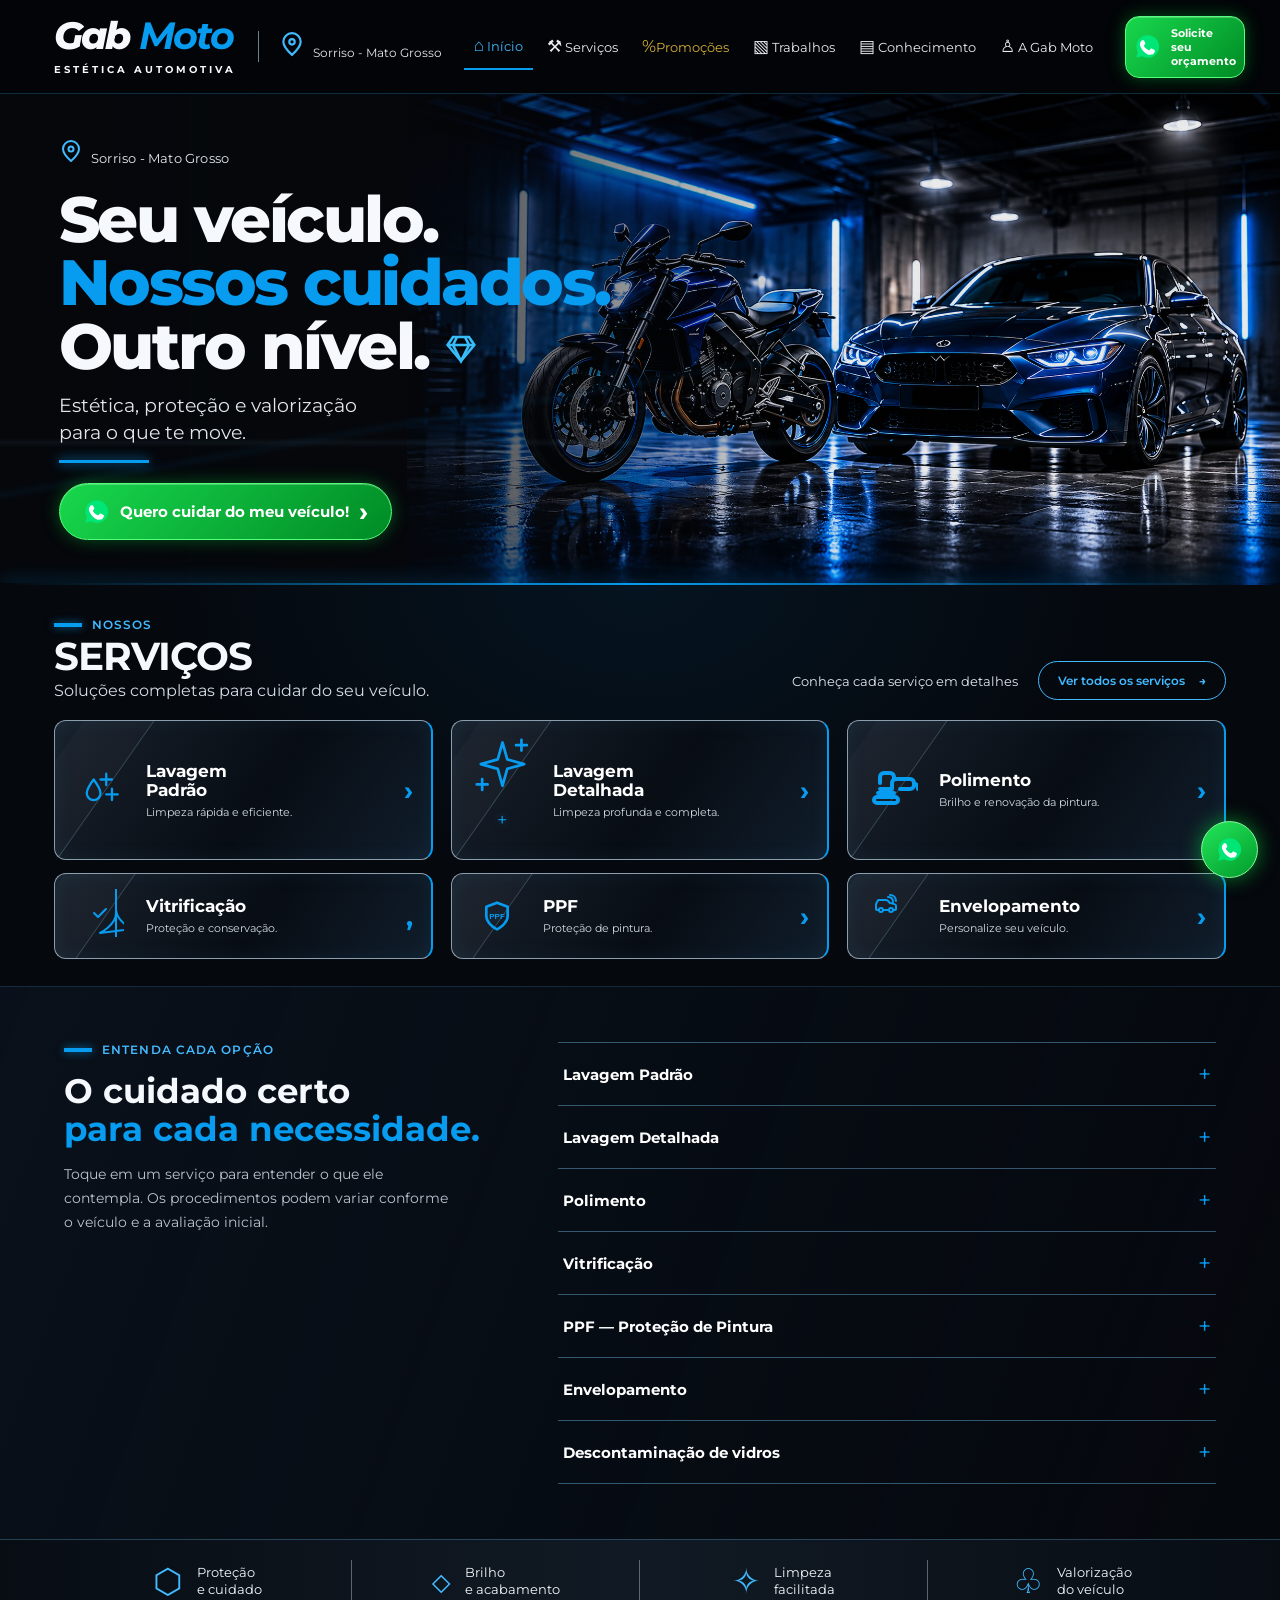
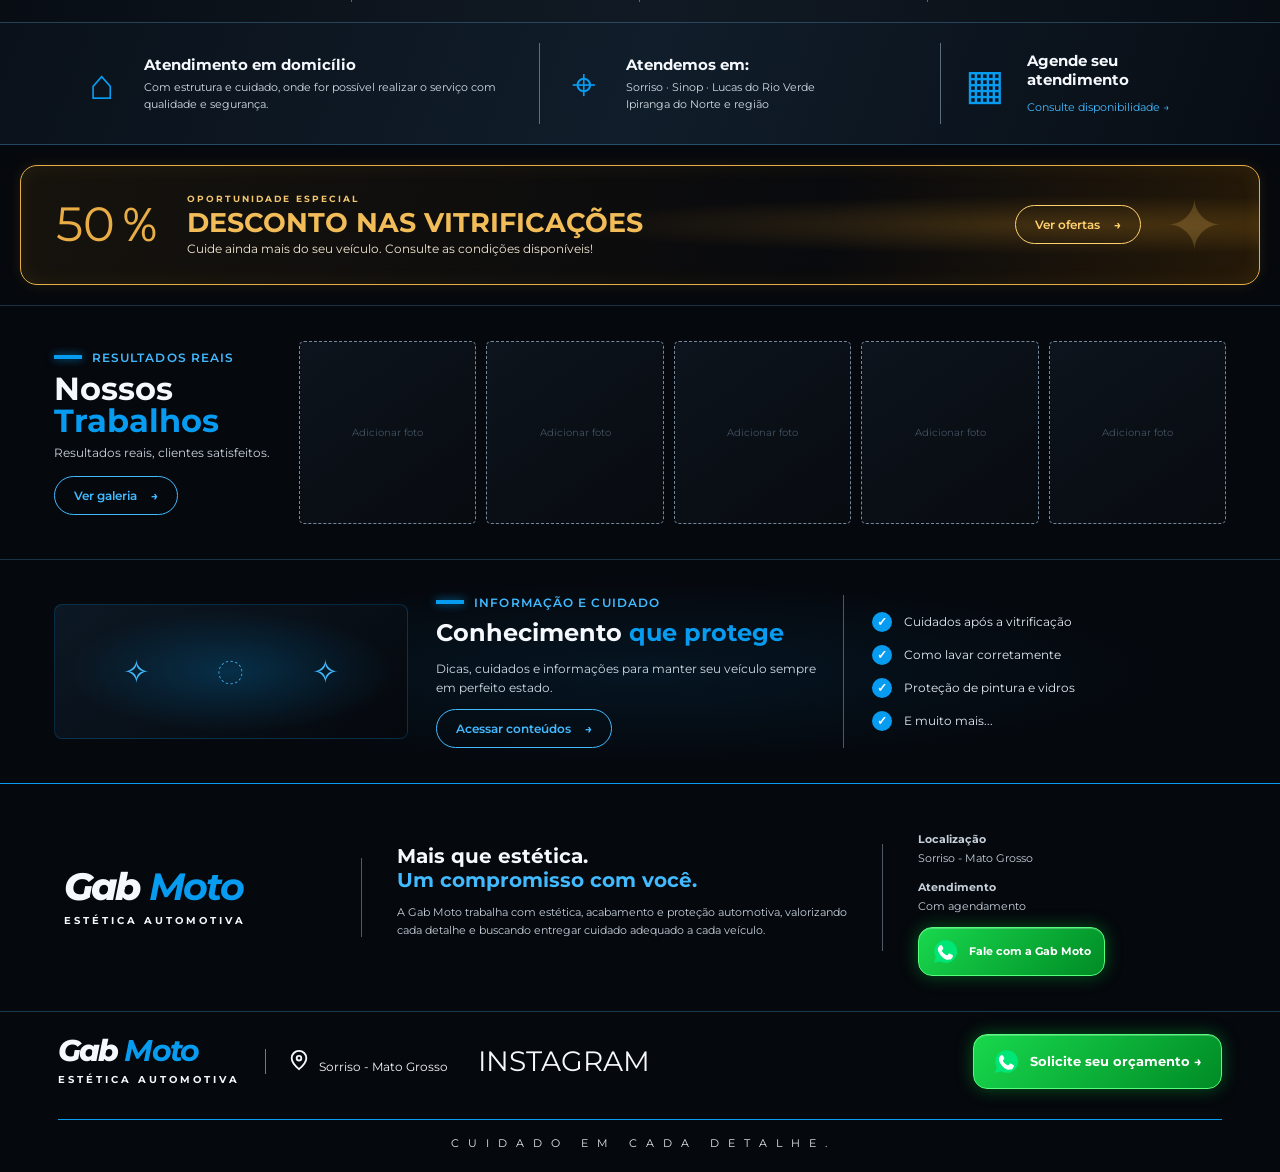
==== commit c8284c70: "Fix SVG attributes and update service card buttons Fixed SVG attributes and added missing elements f" ====
--- a/index.html
+++ b/index.html
@@ -108,21 +108,34 @@
   <!-- Cabo de Energia -->
   <path d="M22 10.5c1.5 0 2 1 2 2.5" />
 </svg></span><span class="service-text"><strong>Polimento</strong><small>Brilho e renovação da pintura.</small></span><b class="card-arrow">›</b></button>
-        <button class="service-card" data-service="vitrificacao"><link rel="stylesheet" href="https://cloudflare.com" fill="none" width="48" height="48" viewBox="24 24" stroke="currentColor" stroke-width="2" stroke-linecap="round" stroke-linejoin="round" class="icon-politriz"/>
-
-<!-- Opção B: Escudo de proteção -->
-<i class="fa-solid fa-shield-halved"></i>
-
-<!-- Opção C: Carro com brilho/destaque -->
-<i class="fa-solid fa-car-burst"></i></span><span class="service-text"><strong>Vitrificação</strong><small>Proteção e conservação.</small></span><b class="card-arrow">›</b></button>
-        <button class="service-card" data-service="ppf"><span class="service-icon"><svg xmlns="http://w3.org" width="32" height="32" viewBox="0 0 24 24" fill="none" stroke ="currentColor" stroke-width="2" stroke-linecap="round" stroke-linejoin="round">
+        <button class="service-card" data-service="vitrificacao">
+          <span class="service-icon"> 
+            <svg
+              xmls="http://www.w3.org/2000/svg"
+              widht="48" height="48" viewBox="0 0 24 24" fill="none"
+              stroke="currentColor"
+              stroke-widht="2"
+              stroke-linecap="round"
+              stroke-linejoin="round">
+              <path d="M12 22s8-4
+                8-10V51-8-3 3v7c0 6 8 10 8 10z"/>
+              <path d="m9 12 2 2 4-4"/>
+            </svg>
+          </span>
+        <span class="service-text">
+          <strong>Vitrificação</strong>
+          <small>Proteção e conservação.</small>
+        </span>
+          <b class="card-arrow">,</b>
+        </button>
+        <button class="service-card" data-service="ppf"><span class="service-icon"><svg xmlns="http://www.w3.org/2000/svg" width="32" height="32" viewBox="0 0 24 24" fill="none" stroke ="currentColor" stroke-width="2" stroke-linecap="round" stroke-linejoin="round">
   <!-- Escudo de proteção -->
   <path d="M12 22s8-4 8-10V5l-8-3-8 3v7c0 6 8 10 8 10z"/>
   <!-- Texto PPF interno -->
   <text x="12" y="14" font-family="Arial, sans-serif" font-size="6" font-weight="bold" text-anchor="middle" fill="currentColor" stroke="none">PPF</text>
 </svg></span><span class="service-text"><strong>PPF</strong><small>Proteção de pintura.</small></span><b class="card-arrow">›</b></button>
-        <button class="service-card" data-service="envelopamento"><svg xmlns="http://w3.org" fill="none" width="40" height="40" viewBox="48 48" stroke="currentColor" stroke-width="2" stroke-linecap="round" stroke-linejoin="round"/>
-  <!-- Carro -->
+        <button class="service-card"><span class="service-icon" data-service="envelopamento"><svg xmlns="http://www.w3.org/2000/svg" fill="none" width="40" height="40" viewBox="48" stroke="currentColor" stroke-width="2" stroke-linecap="round" stroke-linejoin="round">
+        <!-- Carro -->
   <path d="M19 17h2c.6 0 1-.4 1-1v-3c0-.9-.7-1.7-1.5-1.9C18.7 10.6 16 10 16 10s-1.3-1.4-2.2-2.3c-.5-.4-1.1-.7-1.8-.7H5c-.6 0-1.1.4-1.4.9l-1.4 2.9A3.7 3.7 0 0 0 2 12v4c0 .6.4 1 1 1h2"/>
   <circle cx="7" cy="17" r="2"/>
   <path d="M9 17h6"/>
@@ -130,9 +143,10 @@
   <!-- Película / Adesivo descolando -->
   <path d="M14 4c3 0 5 2 5 5"/>
   <path d="M16 2c3.5 0 6 2.5 6 6"/>
-</svg></svg></span><span class="service-text"><strong>Envelopamento</strong><small>Personalize seu veículo.</small></span><b class="card-arrow">›</b></button>
-      </div>
-    </section>
+</svg></span><span class="service-text"><strong>Envelopamento</strong><small>Personalize seu veículo.</small></span><b class="card-arrow">›</b></button>
+      </div>
+    </section>
+    </svg>
 
     <section class="service-details section-shell" id="detalhes-servicos">
       <div class="details-intro">
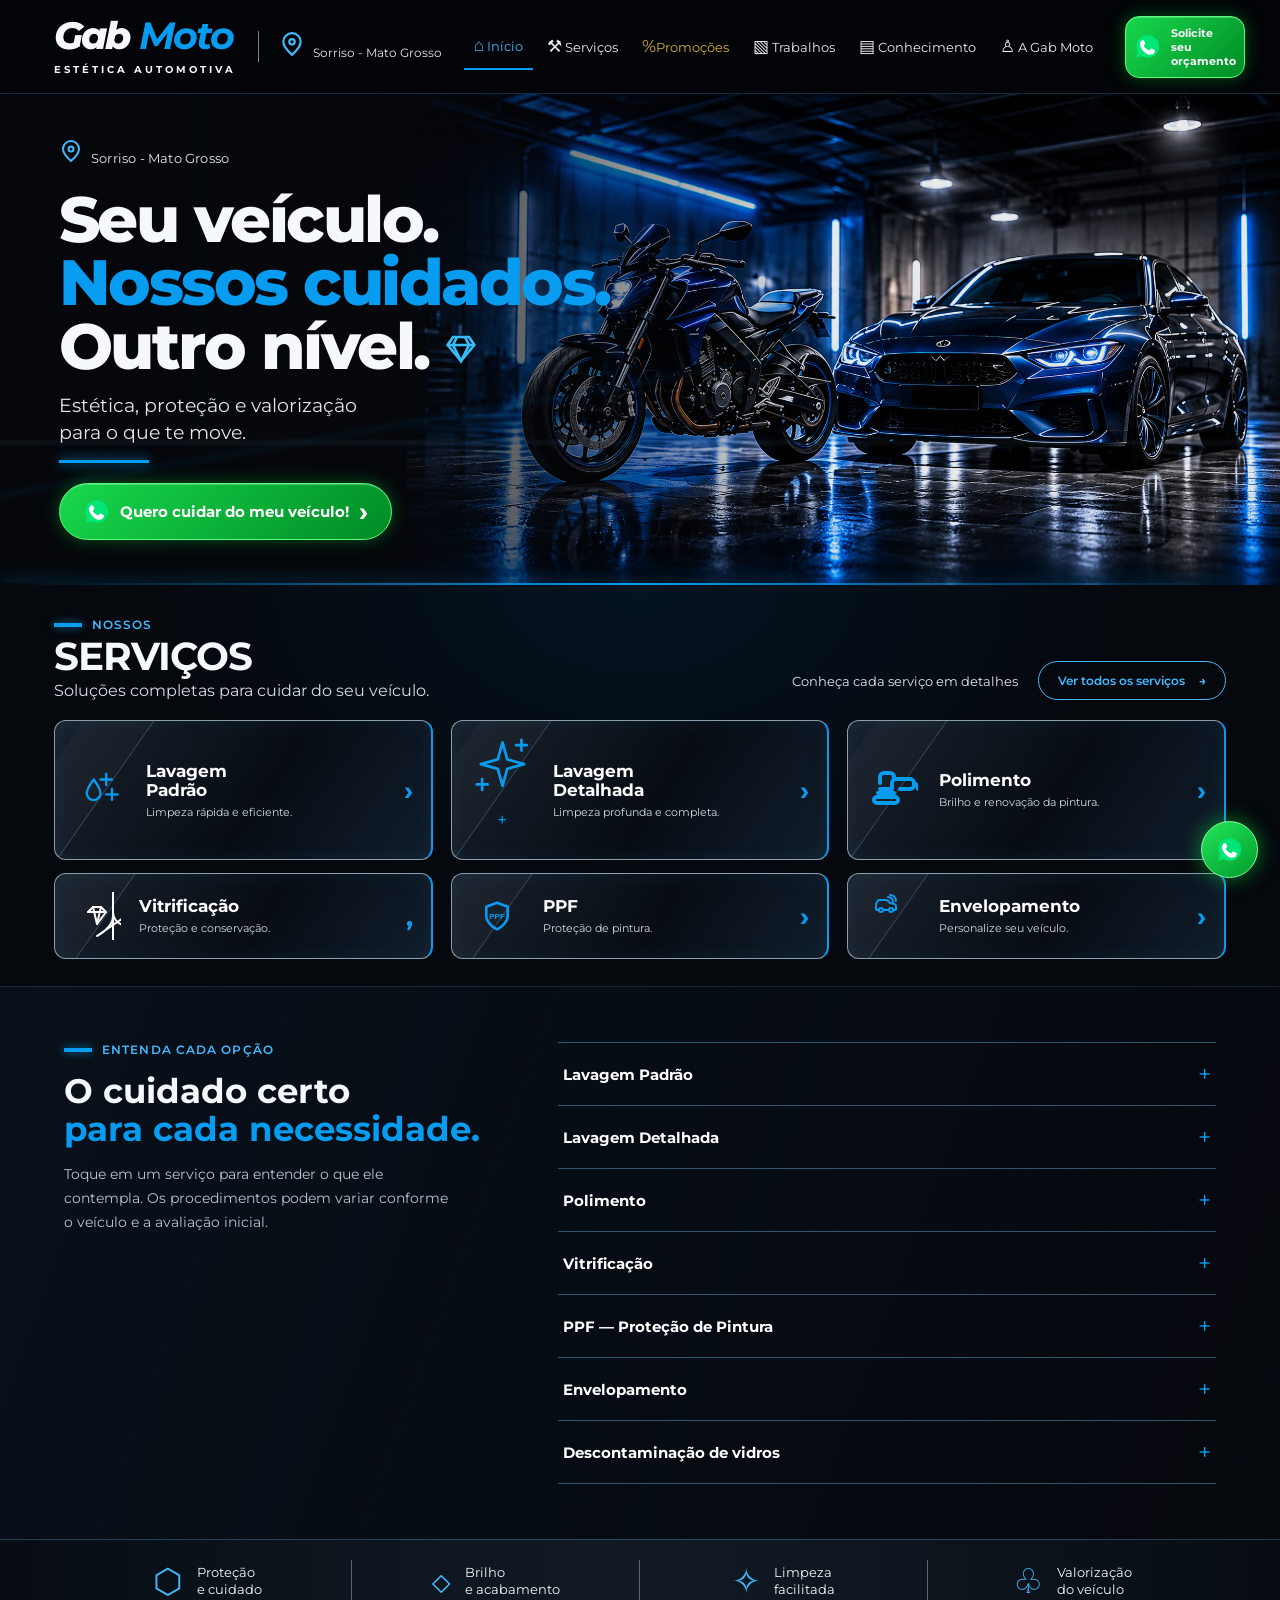
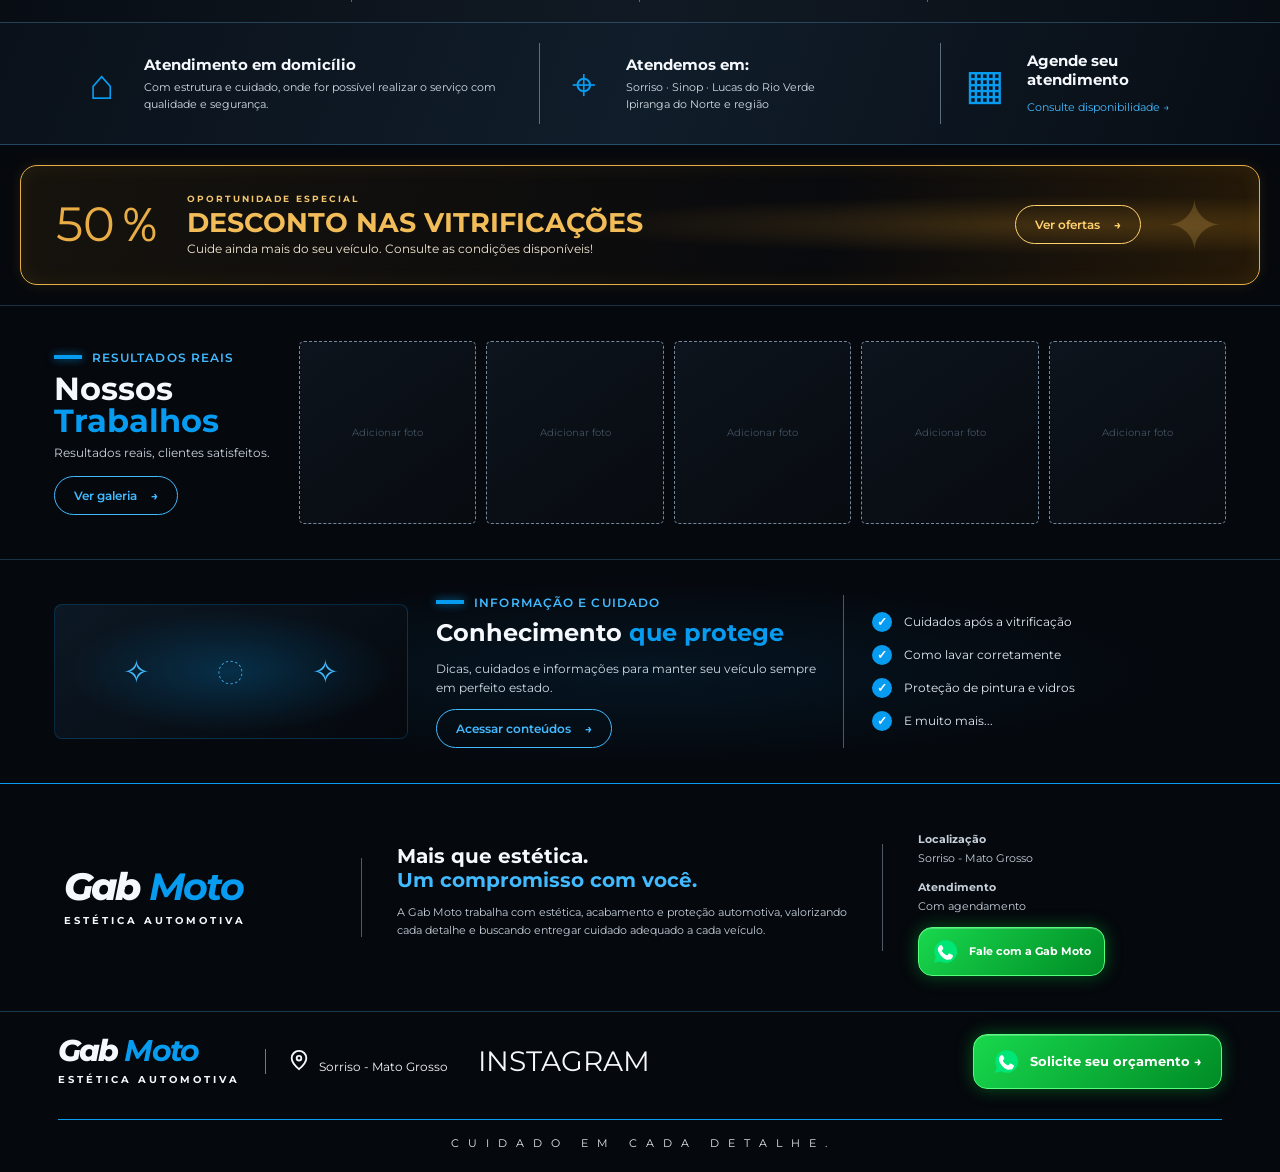
==== commit ccede702: "Fix SVG icon for vitrification service card Updated the SVG icon for the vitrification service card " ====
--- a/index.html
+++ b/index.html
@@ -109,19 +109,17 @@
   <path d="M22 10.5c1.5 0 2 1 2 2.5" />
 </svg></span><span class="service-text"><strong>Polimento</strong><small>Brilho e renovação da pintura.</small></span><b class="card-arrow">›</b></button>
         <button class="service-card" data-service="vitrificacao">
-          <span class="service-icon"> 
-            <svg
-              xmls="http://www.w3.org/2000/svg"
-              widht="48" height="48" viewBox="0 0 24 24" fill="none"
-              stroke="currentColor"
-              stroke-widht="2"
-              stroke-linecap="round"
-              stroke-linejoin="round">
-              <path d="M12 22s8-4
-                8-10V51-8-3 3v7c0 6 8 10 8 10z"/>
-              <path d="m9 12 2 2 4-4"/>
-            </svg>
-          </span>
+          <svg xmlns="http://www.w3.org/2000/svg" widht="48" height="48" viewBox="0 0 24 24" fill="none" stroke="currentColor" stroke-widht="1.8"
+            stroke-linecap="round" stroke-linejoin="round">
+            <!-- Escudo de proteção -->
+            <path d="M12 22s8-4 8-10V51-8-3-8
+              3v7c0 6 8 10 8 1z"/>
+            <!-- Diamante -->
+            <path d="M7.5 10 10 7.5h4l2.5 2.5-4.5
+              6-4.5"/>
+            <path d ="m7.5 10 9 0M10 7.5l2 8.5
+              2-8.5"/>
+          </svg>
         <span class="service-text">
           <strong>Vitrificação</strong>
           <small>Proteção e conservação.</small>
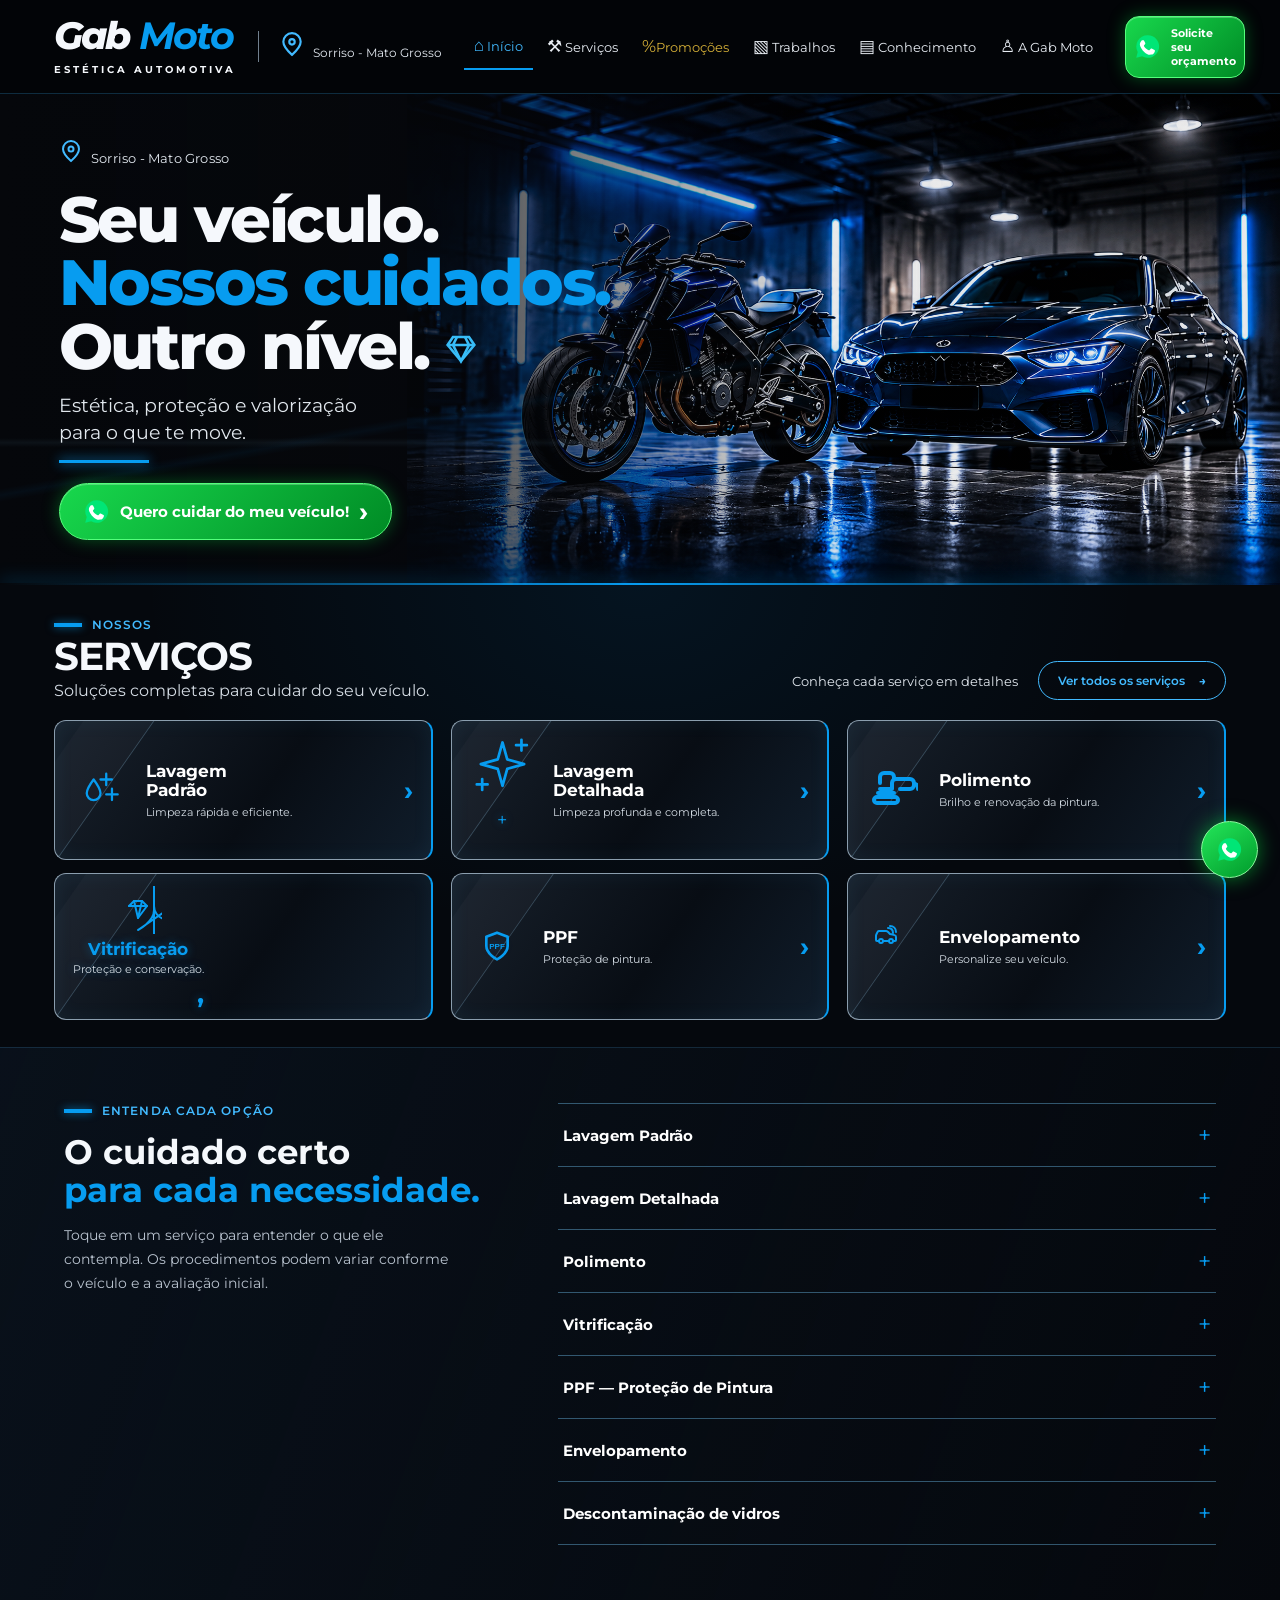
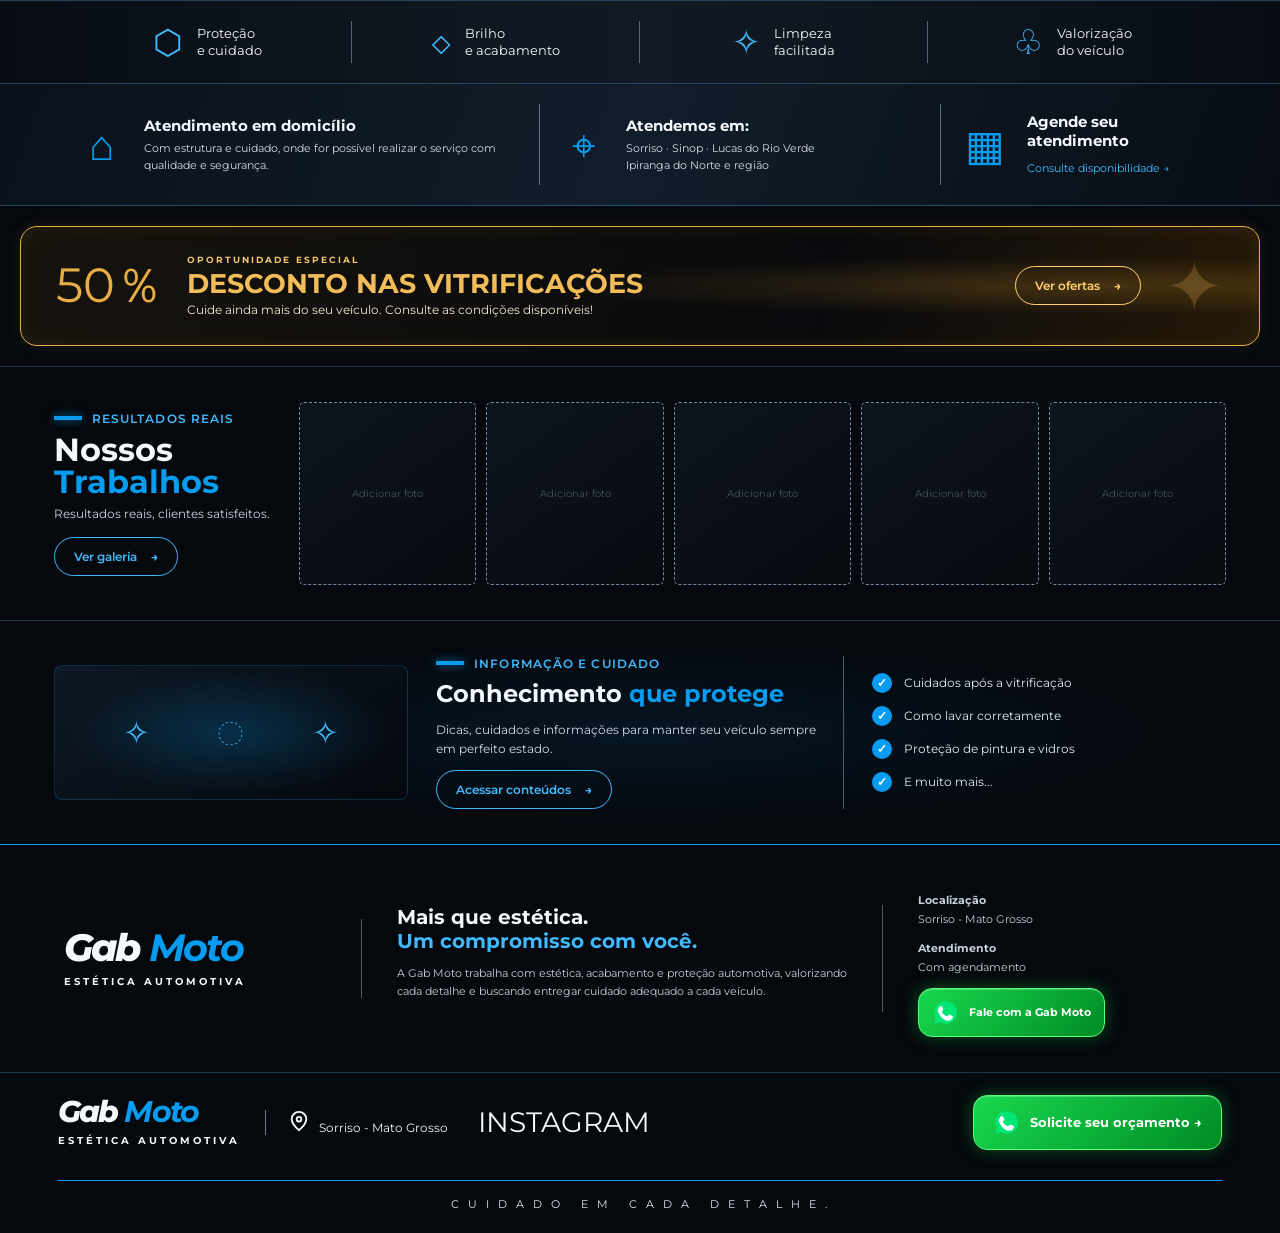
==== commit 867387e8: "Refactor service card buttons in index.html Fixed HTML structure and corrected attributes for servic" ====
--- a/index.html
+++ b/index.html
@@ -108,8 +108,7 @@
   <!-- Cabo de Energia -->
   <path d="M22 10.5c1.5 0 2 1 2 2.5" />
 </svg></span><span class="service-text"><strong>Polimento</strong><small>Brilho e renovação da pintura.</small></span><b class="card-arrow">›</b></button>
-        <button class="service-card" data-service="vitrificacao">
-          <svg xmlns="http://www.w3.org/2000/svg" widht="48" height="48" viewBox="0 0 24 24" fill="none" stroke="currentColor" stroke-widht="1.8"
+        <button class="service-card" data-service="vitrificacao"><span class="service-icon"><svg xmlns="http://www.w3.org/2000/svg" widht="48" height="48" viewBox="0 0 24 24" fill="none" stroke="currentColor" stroke-widht="1.8"
             stroke-linecap="round" stroke-linejoin="round">
             <!-- Escudo de proteção -->
             <path d="M12 22s8-4 8-10V51-8-3-8
@@ -123,9 +122,9 @@
         <span class="service-text">
           <strong>Vitrificação</strong>
           <small>Proteção e conservação.</small>
-        </span>
           <b class="card-arrow">,</b>
         </button>
+        </span>
         <button class="service-card" data-service="ppf"><span class="service-icon"><svg xmlns="http://www.w3.org/2000/svg" width="32" height="32" viewBox="0 0 24 24" fill="none" stroke ="currentColor" stroke-width="2" stroke-linecap="round" stroke-linejoin="round">
   <!-- Escudo de proteção -->
   <path d="M12 22s8-4 8-10V5l-8-3-8 3v7c0 6 8 10 8 10z"/>
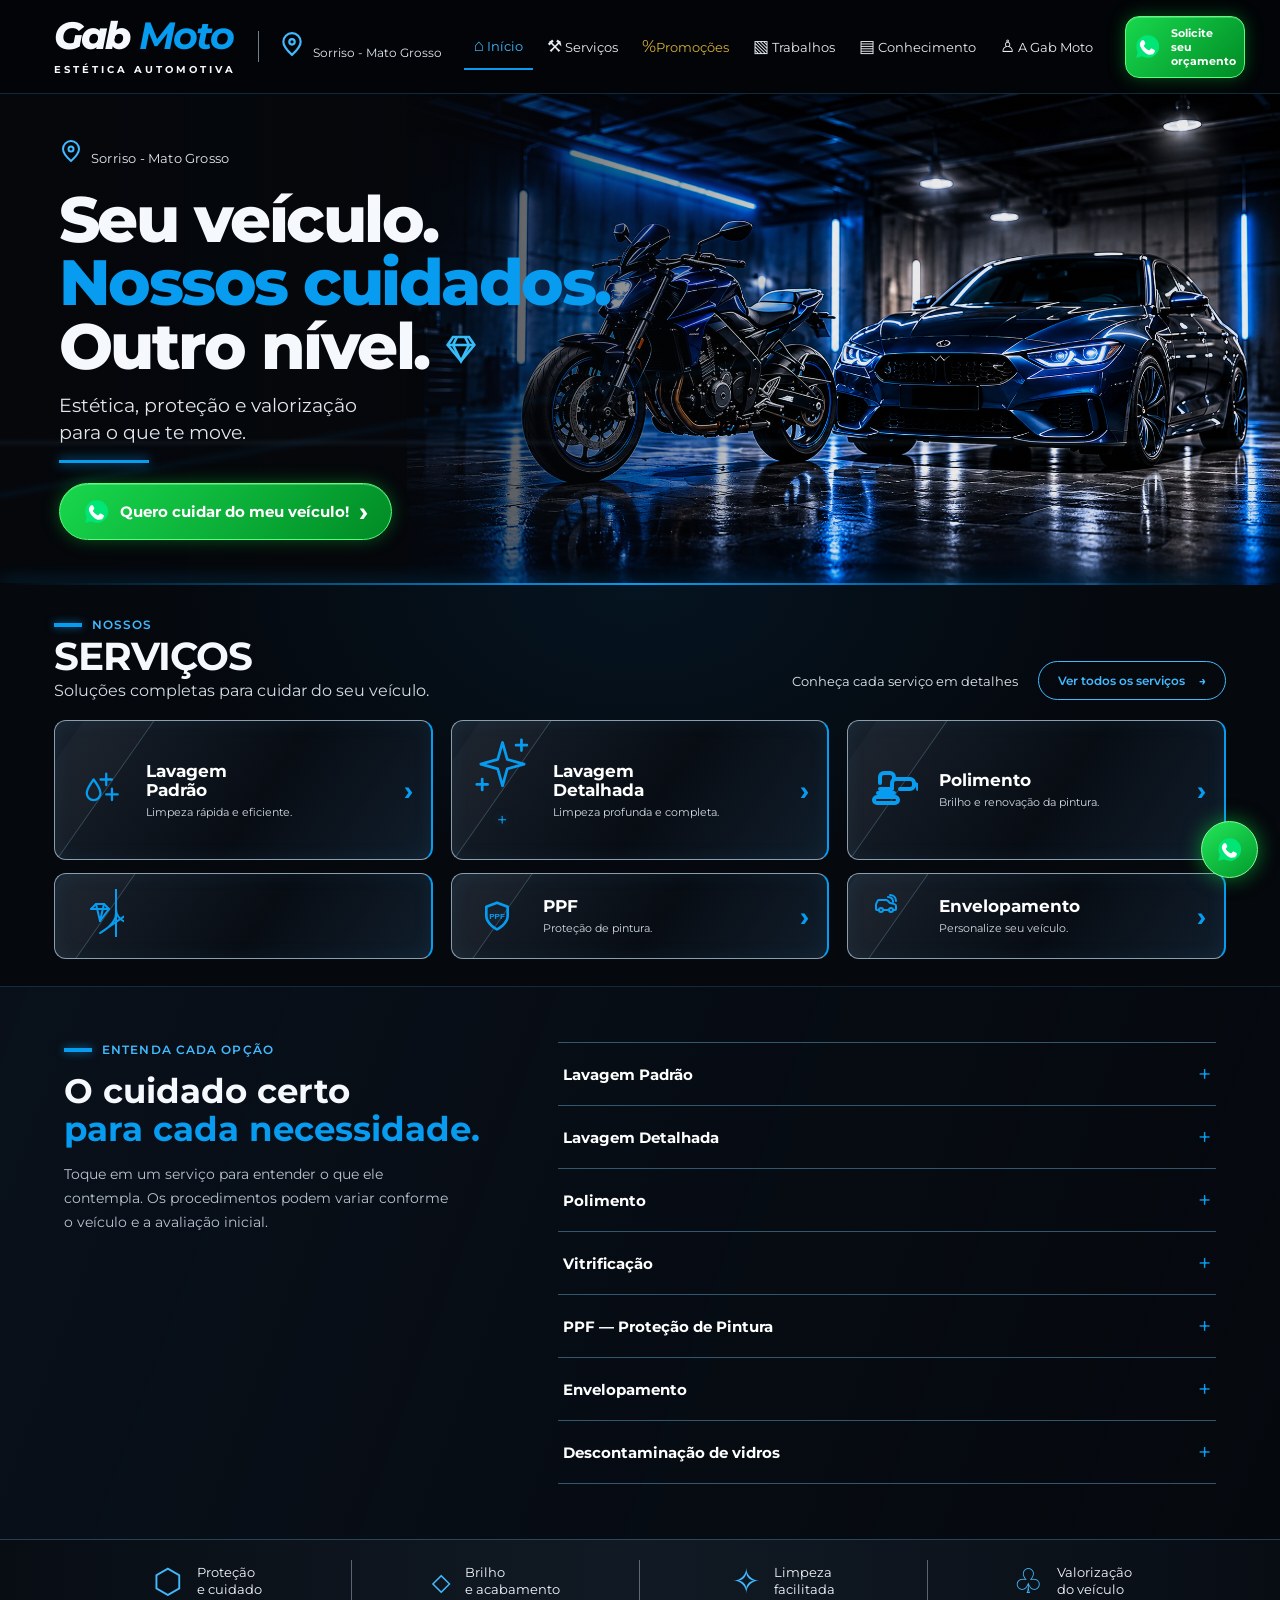
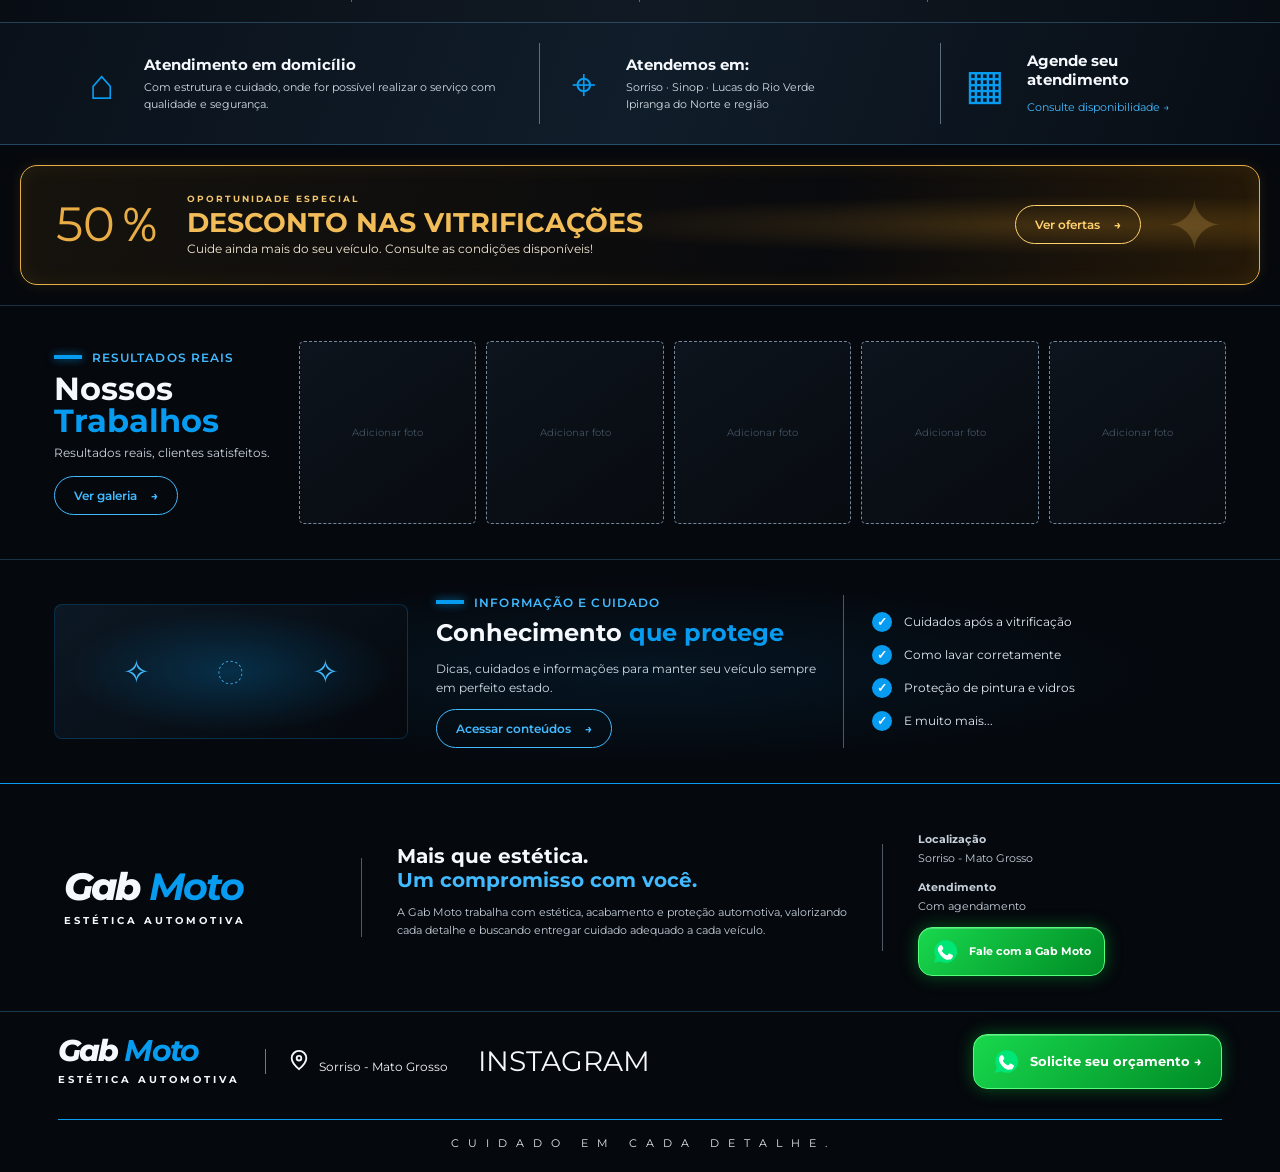
==== commit 5ad573ff: "Remove service text and button from index.html Removed service text and button from the service card" ====
--- a/index.html
+++ b/index.html
@@ -119,11 +119,6 @@
             <path d ="m7.5 10 9 0M10 7.5l2 8.5
               2-8.5"/>
           </svg>
-        <span class="service-text">
-          <strong>Vitrificação</strong>
-          <small>Proteção e conservação.</small>
-          <b class="card-arrow">,</b>
-        </button>
         </span>
         <button class="service-card" data-service="ppf"><span class="service-icon"><svg xmlns="http://www.w3.org/2000/svg" width="32" height="32" viewBox="0 0 24 24" fill="none" stroke ="currentColor" stroke-width="2" stroke-linecap="round" stroke-linejoin="round">
   <!-- Escudo de proteção -->
